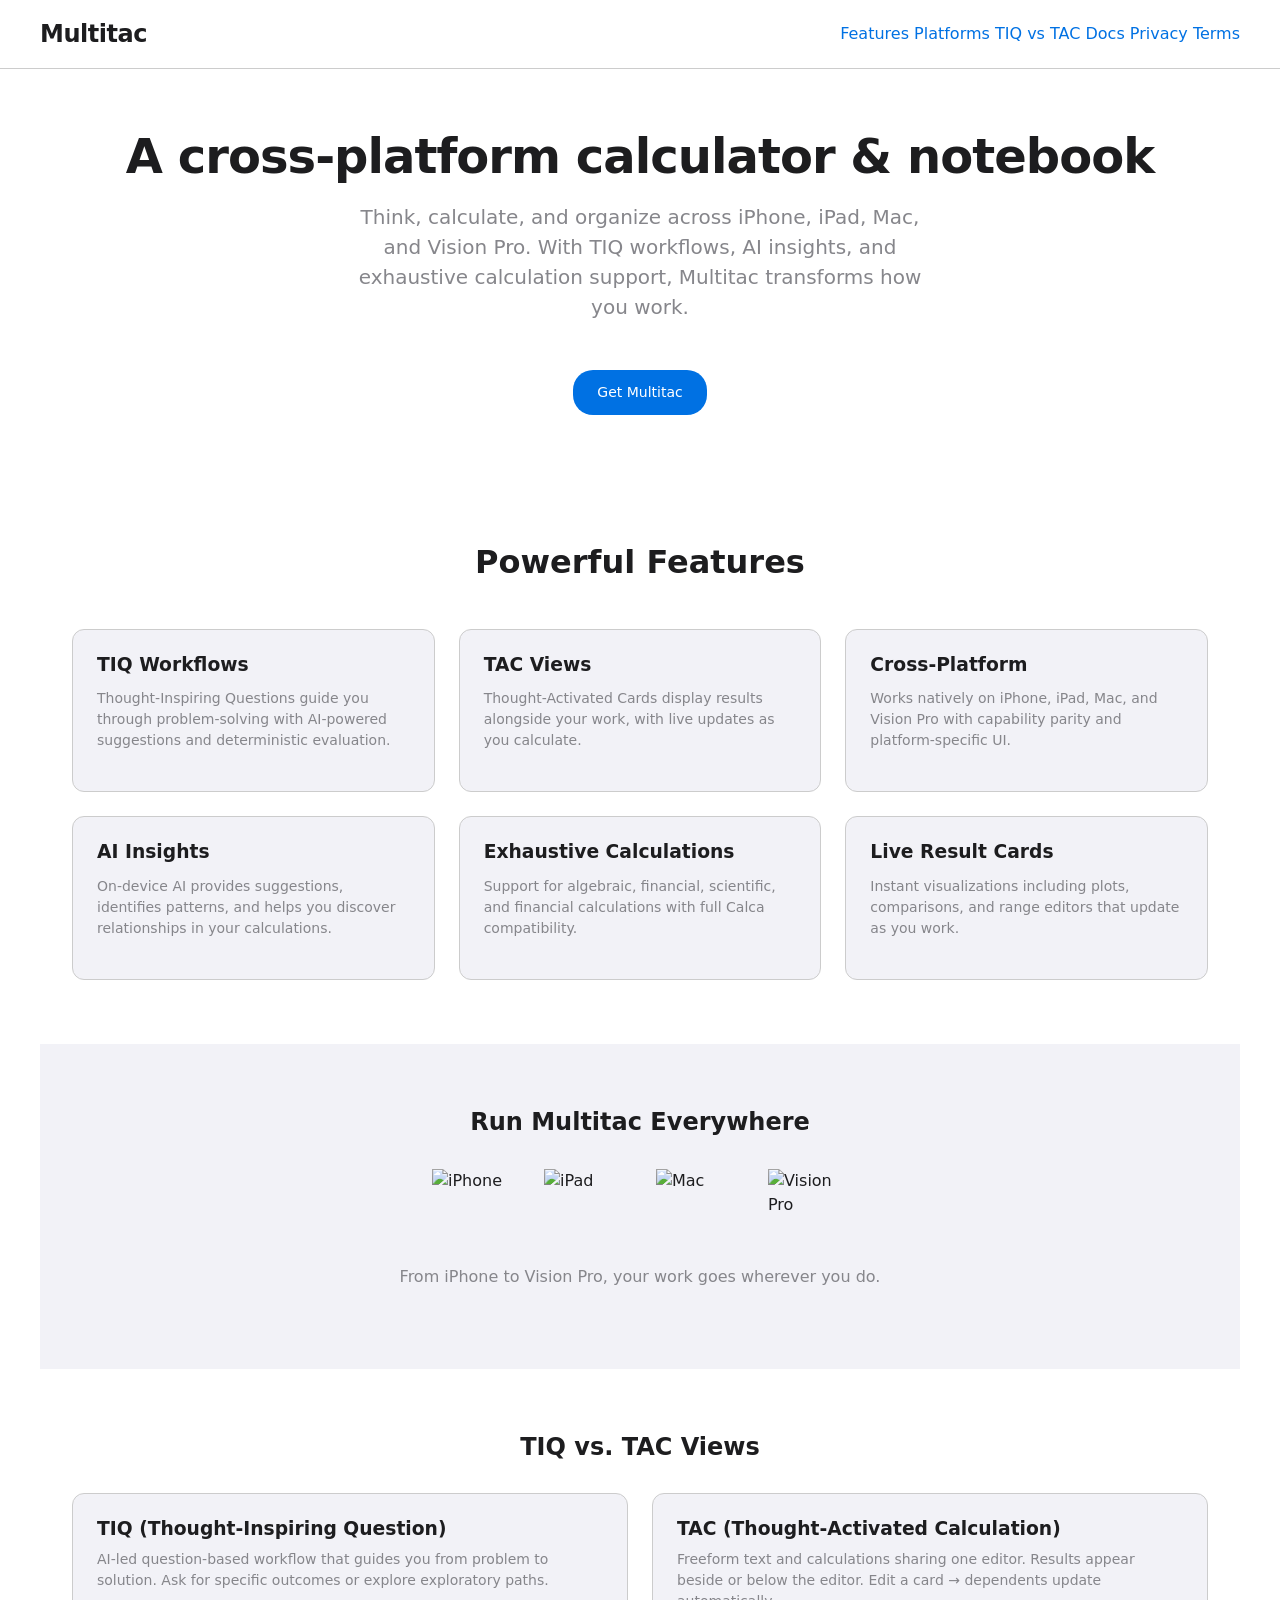
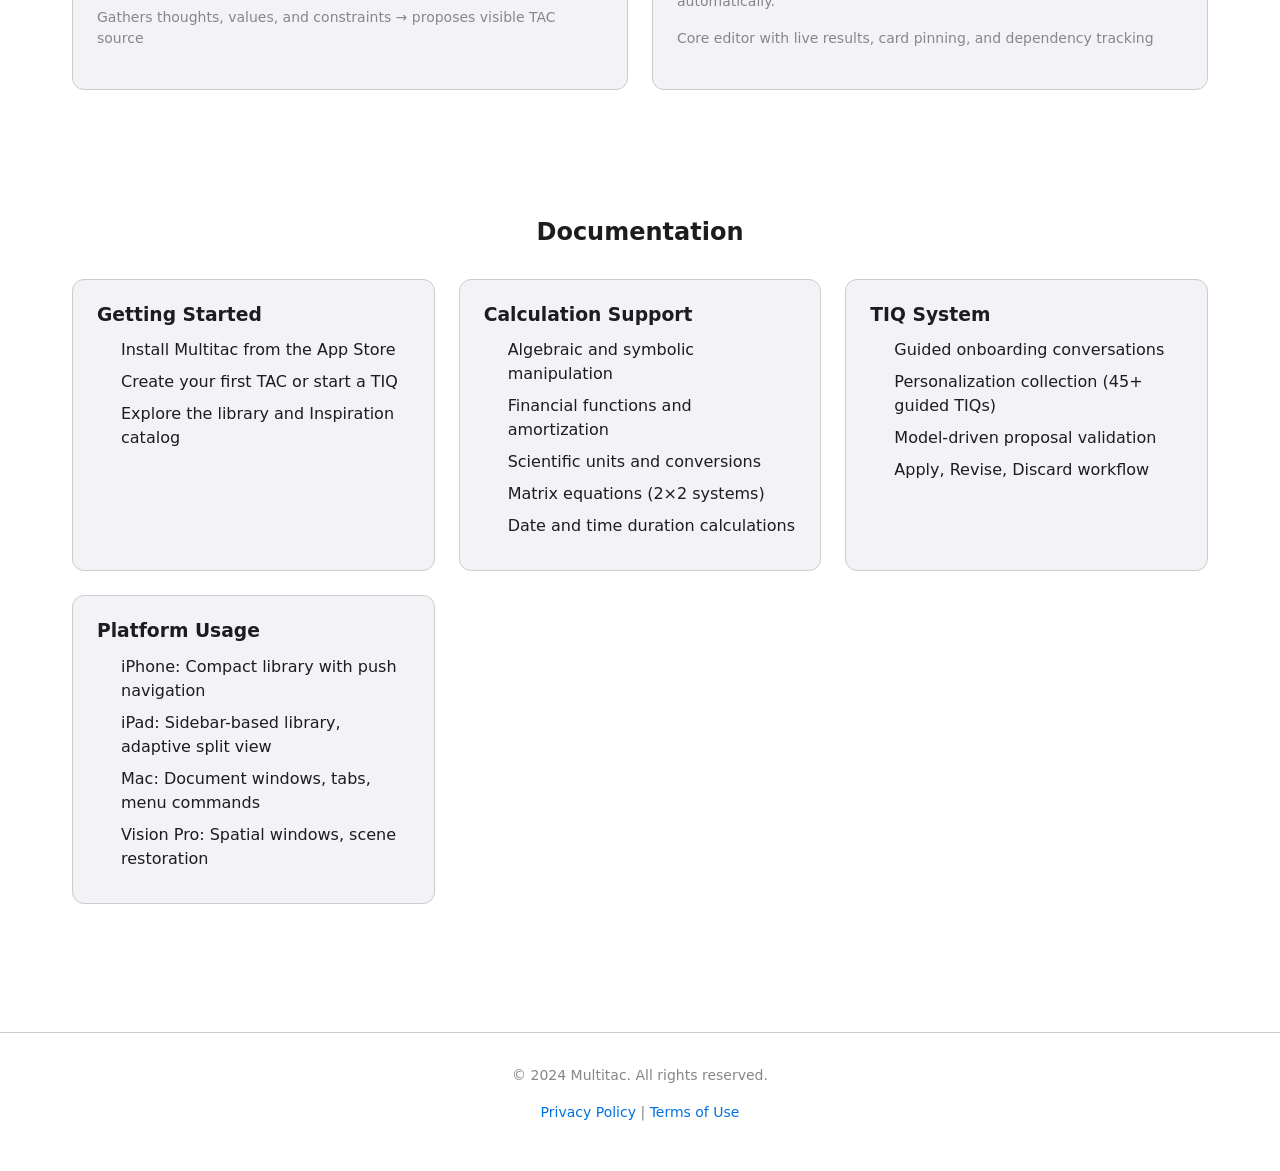
==== index.html @ 27302f9b "Initial: Multitac marketing website with features, platforms, TIQ vs TAC, docs, privacy policy, and " ====
<!doctype html>
<html lang="en">
<head>
  <meta charset="UTF-8">
  <meta name="viewport" content="width=device-width, initial-scale=1.0">
  <title>Multitac - The Universal Calculator/Notebook for Apple Platforms</title>
  <meta name="description" content="Multitac - A cross-platform calculator/notebook app for iPhone, iPad, Mac, and Vision Pro with AI insights, TIQ vs. TAC Views, and exhaustive calculation support">
  <meta name="viewport" content="width=device-width, initial-scale=1.0">
  
  <link rel="stylesheet" href="css/styles.css">
  
  <link rel="icon" href="/assets/favicon.svg" type="image/svg+xml">
  <link rel="apple-touch-icon" href="/assets/apple-touch-icon.png">
  
  <meta property="og:title" content="Multitac - Cross-Platform AI-Powered Calculator/Notebook">
  <meta property="og:description" content="Think, calculate, and organize across iPhone, iPad, Mac, and Vision Pro with TIQ workflows, TAC views, and AI insights">
  <meta property="og:type" content="website">
  <meta property="og:url" content="https://deanlyoung.github.io/multitac.app">
  <meta property="og:image" content="/assets/multitac-og.png">
  
  <meta name="twitter:card" content="summary_large_image">
  <meta name="twitter:title" content="Multitac - Cross-Platform AI-Powered Calculator/Notebook">
  <meta name="twitter:description" content="Think, calculate, and organize across iPhone, iPad, Mac, and Vision Pro with TIQ workflows, TAC views, and AI insights">
  <meta name="twitter:image" content="/assets/multitac-twitter.png">
  
  <style>
    :root {
      --bg: #FFFFFF;
      --fg: #1D1D1F;
      --muted: #86868B;
      --accent: #0071E3;
      --accent-hover: #0051BD;
      --card: #F2F2F7;
      --border: #CCCCCC;
    }
    
    * {
      box-sizing: border-box;
      margin: 0;
      padding: 0;
    }
    
    body {
      font-family: -apple-system, BlinkMacSystemFont, 'SF Pro Display', 'Segoe UI', system-ui, sans-serif;
      background: var(--bg);
      color: var(--fg);
      line-height: 1.5;
    }
    
    a {
      color: var(--accent);
      text-decoration: none;
    }
    
    a:hover {
      color: var(--accent-hover);
    }
    
    header {
      position: fixed;
      top: 0;
      left: 0;
      right: 0;
      padding: 1rem 2rem;
      background: var(--bg);
      border-bottom: 1px solid var(--border);
      z-index: 100;
    }
    
    .header-container {
      max-width: 1200px;
      margin: 0 auto;
      display: flex;
      align-items: center;
      justify-content: space-between;
    }
    
    .logo {
      font-size: 1.5rem;
      font-weight: 600;
      letter-spacing: -0.02em;
    }
    
    .nav-links a {
      margin-left: 2rem;
      font-size: 0.875rem;
    }
    
    .hero {
      padding: 8rem 2rem 4rem;
      max-width: 1200px;
      margin: 0 auto;
      text-align: center;
    }
    
    .hero h1 {
      font-size: 3rem;
      font-weight: 600;
      line-height: 1.2;
      margin-bottom: 1rem;
      letter-spacing: -0.02em;
    }
    
    .hero p {
      font-size: 1.25rem;
      color: var(--muted);
      max-width: 600px;
      margin: 0 auto 2rem;
    }
    
    .hero .cta-button {
      display: inline-block;
      padding: 0.75rem 1.5rem;
      background: var(--accent);
      color: white;
      border-radius: 20px;
      font-weight: 500;
      margin-top: 1rem;
      transition: background 0.2s;
    }
    
    .hero .cta-button:hover {
      background: var(--accent-hover);
    }
    
    .features {
      padding: 4rem 2rem;
      max-width: 1200px;
      margin: 0 auto;
    }
    
    .features h2 {
      text-align: center;
      margin-bottom: 3rem;
      font-size: 2rem;
    }
    
    .features-grid {
      display: grid;
      grid-template-columns: repeat(auto-fit, minmax(280px, 1fr));
      gap: 1.5rem;
    }
    
    .feature-card {
      background: var(--card);
      padding: 1.5rem;
      border-radius: 12px;
      border: 1px solid var(--border);
      transition: transform 0.2s, box-shadow 0.2s;
    }
    
    .feature-card:hover {
      transform: translateY(-4px);
      box-shadow: 0 8px 24px rgba(0, 0, 0, 0.08);
    }
    
    .feature-card h3 {
      margin-bottom: 0.75rem;
      color: var(--fg);
    }
    
    .feature-card p {
      color: var(--muted);
      font-size: 0.875rem;
    }
    
    .platforms {
      padding: 4rem 2rem;
      background: var(--card);
      max-width: 1200px;
      margin: 0 auto;
    }
    
    .platforms h2 {
      text-align: center;
      margin-bottom: 2rem;
    }
    
    .platform-logos {
      display: flex;
      justify-content: center;
      gap: 2rem;
      flex-wrap: wrap;
    }
    
    .platform-logos img {
      width: 80px;
      height: 80px;
      object-fit: contain;
    }
    
    .tiq-tac {
      padding: 4rem 2rem;
      max-width: 1200px;
      margin: 0 auto;
    }
    
    .tiq-tac h2 {
      text-align: center;
      margin-bottom: 2rem;
    }
    
    .tiq-tac .comparison {
      display: grid;
      grid-template-columns: repeat(auto-fit, minmax(300px, 1fr));
      gap: 1.5rem;
      margin-top: 2rem;
    }
    
    .tiq-card, .tac-card {
      background: var(--card);
      padding: 1.5rem;
      border-radius: 12px;
      border: 1px solid var(--border);
    }
    
    .tiq-card h3, .tac-card h3 {
      margin-bottom: 0.5rem;
    }
    
    .tiq-card p, .tac-card p {
      color: var(--muted);
      font-size: 0.875rem;
    }
    
    .docs {
      padding: 4rem 2rem;
      max-width: 1200px;
      margin: 0 auto;
    }
    
    .docs h2 {
      text-align: center;
      margin-bottom: 2rem;
    }
    
    .docs-grid {
      display: grid;
      grid-template-columns: repeat(auto-fit, minmax(300px, 1fr));
      gap: 1.5rem;
    }
    
    .doc-card {
      background: var(--card);
      padding: 1.5rem;
      border-radius: 12px;
      border: 1px solid var(--border);
    }
    
    .doc-card h3 {
      margin-bottom: 0.75rem;
    }
    
    .doc-card ul {
      padding-left: 1.5rem;
    }
    
    .doc-card li {
      margin-bottom: 0.5rem;
    }
    
    footer {
      padding: 2rem;
      text-align: center;
      color: var(--muted);
      font-size: 0.875rem;
      border-top: 1px solid var(--border);
      margin-top: 4rem;
    }
    
    @media (max-width: 480px) {
      .hero h1 { font-size: 2rem; }
    }
  </style>
</head>
<body>
  <header>
    <div class="header-container">
      <div class="logo">Multitac</div>
      <nav>
        <a href="#features">Features</a>
        <a href="#platforms">Platforms</a>
        <a href="#tiq-tac">TIQ vs TAC</a>
        <a href="#docs">Docs</a>
        <a href="https://deanlyoung.github.io/multitac.app/privacy.html" target="_blank">Privacy</a>
        <a href="https://deanlyoung.github.io/multitac.app/terms.html" target="_blank">Terms</a>
      </nav>
    </div>
  </header>
  
  <section class="hero">
    <h1>A cross-platform calculator & notebook</h1>
    <p>Think, calculate, and organize across iPhone, iPad, Mac, and Vision Pro. With TIQ workflows, AI insights, and exhaustive calculation support, Multitac transforms how you work.</p>
    <a href="https://apps.apple.com/us/app/multitac" class="cta-button">Get Multitac</a>
  </section>
  
  <section class="features" id="features">
    <h2>Powerful Features</h2>
    <div class="features-grid">
      <div class="feature-card">
        <h3>TIQ Workflows</h3>
        <p>Thought-Inspiring Questions guide you through problem-solving with AI-powered suggestions and deterministic evaluation.</p>
      </div>
      <div class="feature-card">
        <h3>TAC Views</h3>
        <p>Thought-Activated Cards display results alongside your work, with live updates as you calculate.</p>
      </div>
      <div class="feature-card">
        <h3>Cross-Platform</h3>
        <p>Works natively on iPhone, iPad, Mac, and Vision Pro with capability parity and platform-specific UI.</p>
      </div>
      <div class="feature-card">
        <h3>AI Insights</h3>
        <p>On-device AI provides suggestions, identifies patterns, and helps you discover relationships in your calculations.</p>
      </div>
      <div class="feature-card">
        <h3>Exhaustive Calculations</h3>
        <p>Support for algebraic, financial, scientific, and financial calculations with full Calca compatibility.</p>
      </div>
      <div class="feature-card">
        <h3>Live Result Cards</h3>
        <p>Instant visualizations including plots, comparisons, and range editors that update as you work.</p>
      </div>
    </div>
  </section>
  
  <section class="platforms" id="platforms">
    <h2>Run Multitac Everywhere</h2>
    <div class="platform-logos">
      <img src="assets/ios-icon.svg" alt="iPhone">
      <img src="assets/ipad-icon.svg" alt="iPad">
      <img src="assets/mac-icon.svg" alt="Mac">
      <img src="assets/visionpro-icon.svg" alt="Vision Pro">
    </div>
    <p style="text-align: center; color: var(--muted); margin-top: 1rem;">From iPhone to Vision Pro, your work goes wherever you do.</p>
  </section>
  
  <section class="tiq-tac" id="tiq-tac">
    <h2>TIQ vs. TAC Views</h2>
    <div class="comparison">
      <div class="tiq-card">
        <h3>TIQ (Thought-Inspiring Question)</h3>
        <p>AI-led question-based workflow that guides you from problem to solution. Ask for specific outcomes or explore exploratory paths.</p>
        <p>Gathers thoughts, values, and constraints → proposes visible TAC source</p>
      </div>
      <div class="tac-card">
        <h3>TAC (Thought-Activated Calculation)</h3>
        <p>Freeform text and calculations sharing one editor. Results appear beside or below the editor. Edit a card → dependents update automatically.</p>
        <p>Core editor with live results, card pinning, and dependency tracking</p>
      </div>
    </div>
  </section>
  
  <section class="docs" id="docs">
    <h2>Documentation</h2>
    <div class="docs-grid">
      <div class="doc-card">
        <h3>Getting Started</h3>
        <ul>
          <li>Install Multitac from the App Store</li>
          <li>Create your first TAC or start a TIQ</li>
          <li>Explore the library and Inspiration catalog</li>
        </ul>
      </div>
      <div class="doc-card">
        <h3>Calculation Support</h3>
        <ul>
          <li>Algebraic and symbolic manipulation</li>
          <li>Financial functions and amortization</li>
          <li>Scientific units and conversions</li>
          <li>Matrix equations (2×2 systems)</li>
          <li>Date and time duration calculations</li>
        </ul>
      </div>
      <div class="doc-card">
        <h3>TIQ System</h3>
        <ul>
          <li>Guided onboarding conversations</li>
          <li>Personalization collection (45+ guided TIQs)</li>
          <li>Model-driven proposal validation</li>
          <li>Apply, Revise, Discard workflow</li>
        </ul>
      </div>
      <div class="doc-card">
        <h3>Platform Usage</h3>
        <ul>
          <li>iPhone: Compact library with push navigation</li>
          <li>iPad: Sidebar-based library, adaptive split view</li>
          <li>Mac: Document windows, tabs, menu commands</li>
          <li>Vision Pro: Spatial windows, scene restoration</li>
        </ul>
      </div>
    </div>
  </section>
  
  <footer>
    <p>&copy; 2024 Multitac. All rights reserved.</p>
    <p><a href="https://deanlyoung.github.io/multitac.app/privacy.html">Privacy Policy</a> | <a href="https://deanlyoung.github.io/multitac.app/terms.html">Terms of Use</a></p>
  </footer>
  
  <script>
    document.addEventListener('DOMContentLoaded', function() {
      const navLinks = document.querySelectorAll('.nav-links a');
      navLinks.forEach(link => {
        link.addEventListener('click', function() {
          const nav = document.querySelector('nav');
          if (nav) {
            nav.style.display = 'none';
          }
        });
      });
    });
  </script>
</body>
</html>
---- css/styles.css ----
/*!
 * Multitac Website Styles
 * ---------------------------------------
 * A clean, modern marketing website for Multitac
 * following Apple Human Interface Guidelines
 */

/* Reset & Base */
*, *::before, *::after {
  box-sizing: border-box;
  margin: 0;
  padding: 0;
}

html {
  scroll-behavior: smooth;
}

body {
  font-family: -apple-system, BlinkMacSystemFont, 'SF Pro Display', 'Segoe UI', system-ui, sans-serif;
  background: #FFFFFF;
  color: #1D1D1F;
  line-height: 1.5;
  -webkit-font-smoothing: antialiased;
  -moz-osx-font-smoothing: grayscale;
}

/* Remove default list styles */
ul {
  list-style: none;
}

/* Links */
a {
  color: #0071E3;
  text-decoration: none;
}

a:hover {
  color: #0051BD;
}

/* Focus states */
a:focus, button:focus {
  outline: 2px solid #0071E3;
  outline-offset: 2px;
}

/* Typography */
h1, h2, h3, h4, h5, h6 {
  line-height: 1.2;
  margin-bottom: 0.5rem;
}

p {
  margin-bottom: 1rem;
}

::selection {
  background: #0071E3;
  color: #FFFFFF;
}

/* Header */
.site-header {
  position: fixed;
  top: 0;
  left: 0;
  right: 0;
  padding: 1rem 2rem;
  background: #FFFFFF;
  border-bottom: 1px solid #CCCCCC;
  z-index: 100;
}

.header-container {
  max-width: 1200px;
  margin: 0 auto;
  display: flex;
  align-items: center;
  justify-content: space-between;
}

.logo {
  font-size: 1.5rem;
  font-weight: 600;
  letter-spacing: -0.02em;
}

.nav-links a {
  margin-left: 2rem;
  font-size: 0.875rem;
  font-weight: 500;
}

/* Hero Section */
.hero-section {
  padding: 8rem 2rem 4rem;
  max-width: 1200px;
  margin: 0 auto;
  text-align: center;
}

.hero-section h1 {
  font-size: 3rem;
  font-weight: 600;
  line-height: 1.2;
  margin-bottom: 1rem;
  letter-spacing: -0.02em;
}

.hero-section p {
  font-size: 1.25rem;
  color: #86868B;
  max-width: 600px;
  margin: 0 auto 2rem;
}

.cta-button {
  display: inline-block;
  padding: 0.75rem 1.5rem;
  background: #0071E3;
  color: #FFFFFF;
  border-radius: 20px;
  font-weight: 500;
  margin-top: 1rem;
  transition: background 0.2s ease;
  font-size: 0.875rem;
}

.cta-button:hover {
  background: #0051BD;
}

/* Features Section */
.features-section {
  padding: 4rem 2rem;
  max-width: 1200px;
  margin: 0 auto;
}

.features-section h2 {
  text-align: center;
  margin-bottom: 3rem;
  font-size: 2rem;
}

.features-grid {
  display: grid;
  grid-template-columns: repeat(auto-fit, minmax(280px, 1fr));
  gap: 1.5rem;
}

.feature-card {
  background: #F2F2F7;
  padding: 1.5rem;
  border-radius: 12px;
  border: 1px solid #CCCCCC;
  transition: transform 0.2s, box-shadow 0.2s;
}

.feature-card:hover {
  transform: translateY(-4px);
  box-shadow: 0 8px 24px rgba(0, 0, 0, 0.08);
}

.feature-card h3 {
  margin-bottom: 0.75rem;
  color: #1D1D1F;
}

.feature-card p {
  color: #86868B;
  font-size: 0.875rem;
}

/* Platforms Section */
.platforms-section {
  padding: 4rem 2rem;
  background: #F2F2F7;
  max-width: 1200px;
  margin: 0 auto;
}

.platforms-section h2 {
  text-align: center;
  margin-bottom: 2rem;
}

.platform-logos {
  display: flex;
  justify-content: center;
  gap: 2rem;
  flex-wrap: wrap;
}

.platform-logos img {
  width: 80px;
  height: 80px;
  object-fit: contain;
}

/* TIQ vs TAC Section */
.tiq-tac-section {
  padding: 4rem 2rem;
  max-width: 1200px;
  margin: 0 auto;
}

.tiq-tac-section h2 {
  text-align: center;
  margin-bottom: 2rem;
}

.tiq-tac-section .comparison {
  display: grid;
  grid-template-columns: repeat(auto-fit, minmax(300px, 1fr));
  gap: 1.5rem;
  margin-top: 2rem;
}

.tiq-card, .tac-card {
  background: #F2F2F7;
  padding: 1.5rem;
  border-radius: 12px;
  border: 1px solid #CCCCCC;
}

.tiq-card h3, .tac-card h3 {
  margin-bottom: 0.5rem;
}

.tiq-card p, .tac-card p {
  color: #86868B;
  font-size: 0.875rem;
}

/* Documentation Section */
.docs-section {
  padding: 4rem 2rem;
  max-width: 1200px;
  margin: 0 auto;
}

.docs-section h2 {
  text-align: center;
  margin-bottom: 2rem;
}

.docs-grid {
  display: grid;
  grid-template-columns: repeat(auto-fit, minmax(300px, 1fr));
  gap: 1.5rem;
}

.doc-card {
  background: #F2F2F7;
  padding: 1.5rem;
  border-radius: 12px;
  border: 1px solid #CCCCCC;
}

.doc-card h3 {
  margin-bottom: 0.75rem;
}

.doc-card ul {
  padding-left: 1.5rem;
}

.doc-card li {
  margin-bottom: 0.5rem;
}

/* Footer */
.site-footer {
  padding: 2rem;
  text-align: center;
  color: #86868B;
  font-size: 0.875rem;
  border-top: 1px solid #CCCCCC;
  margin-top: 4rem;
}

/* Responsive */
@media (max-width: 480px) {
  .hero-section h1 { font-size: 2rem; }
}
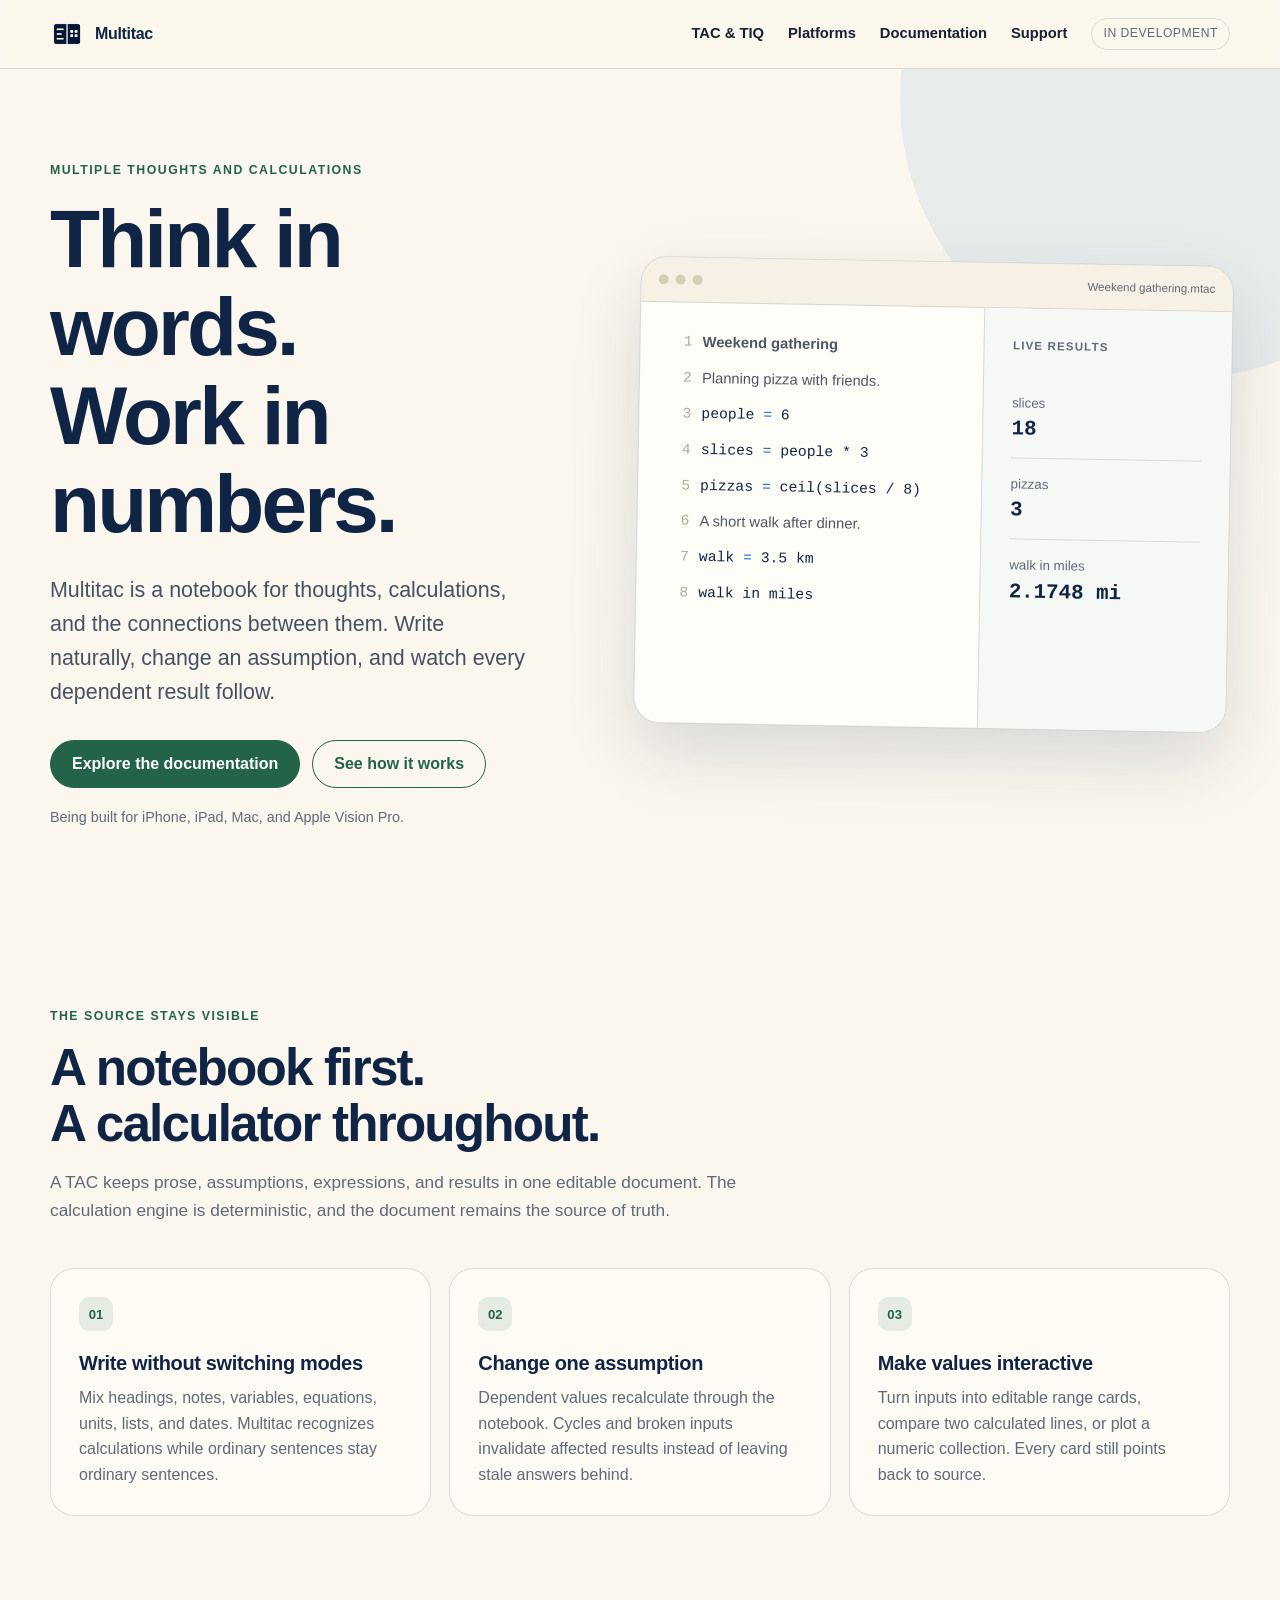
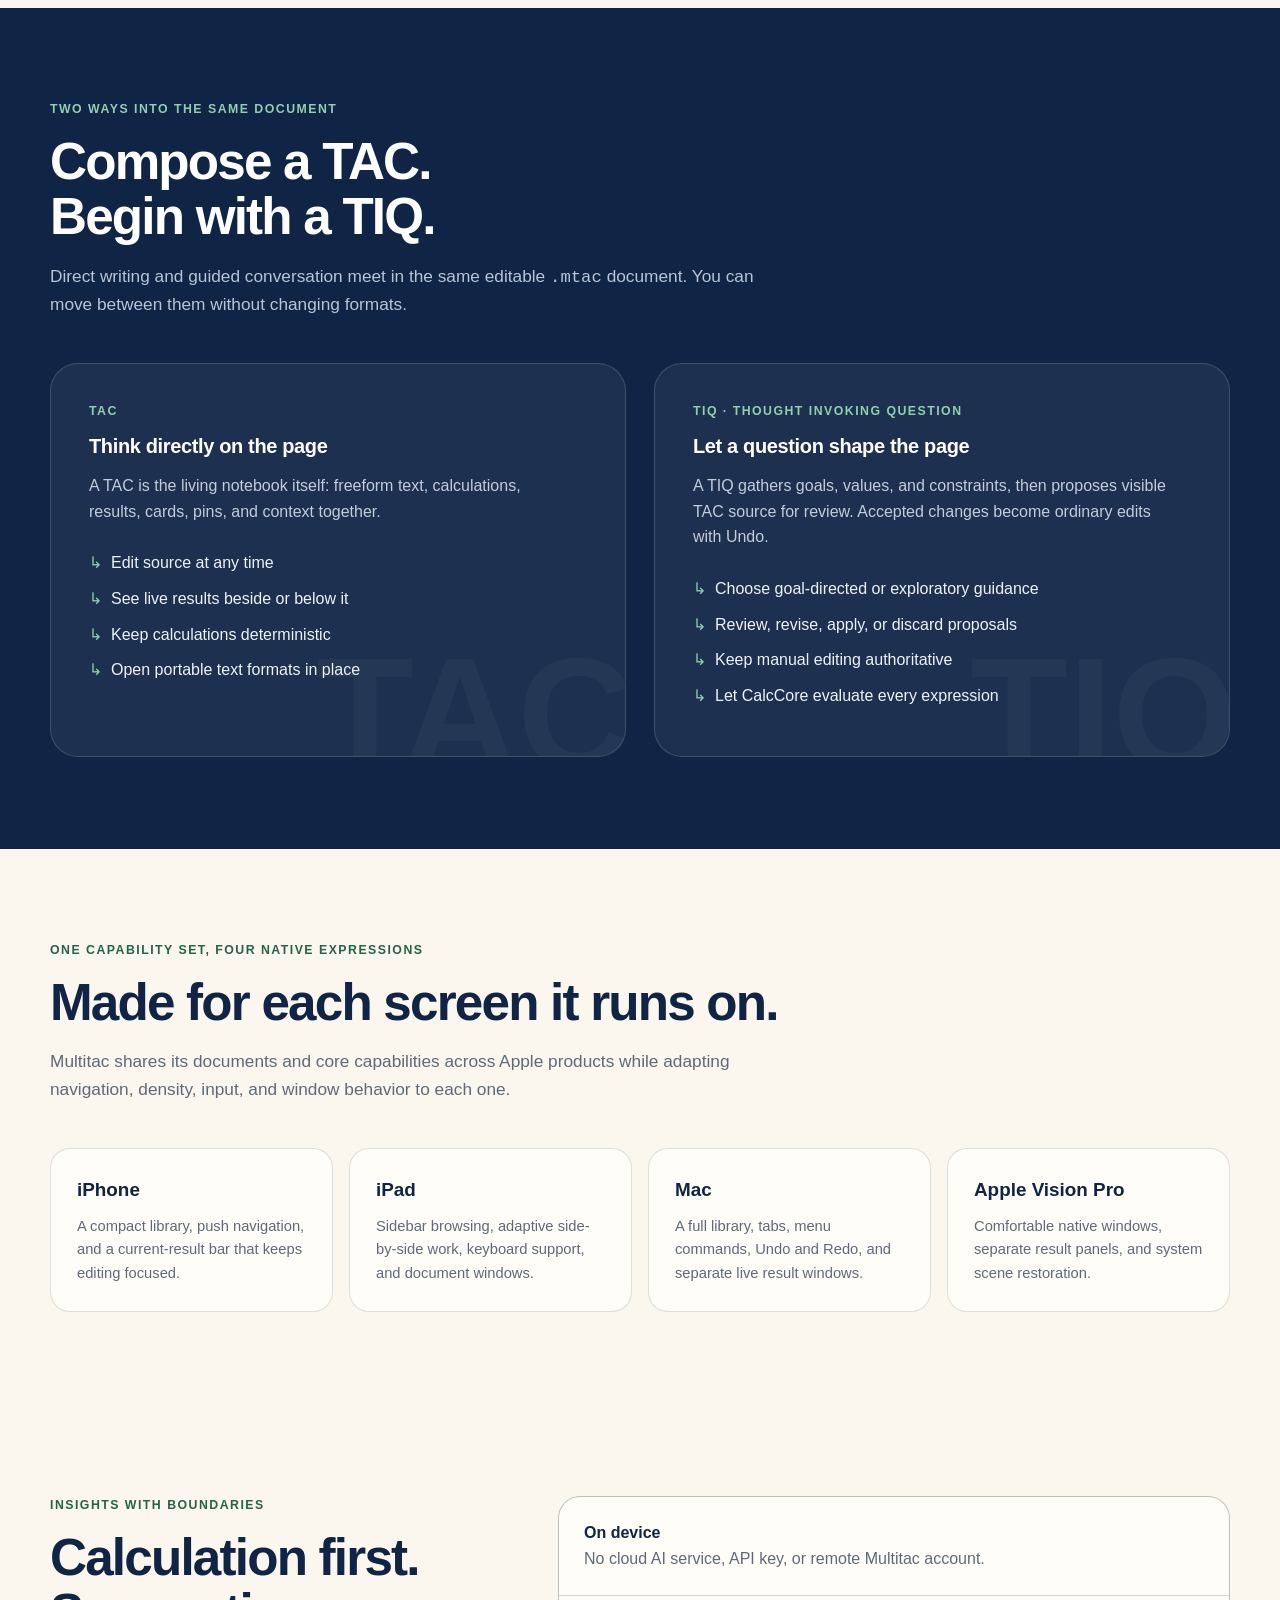
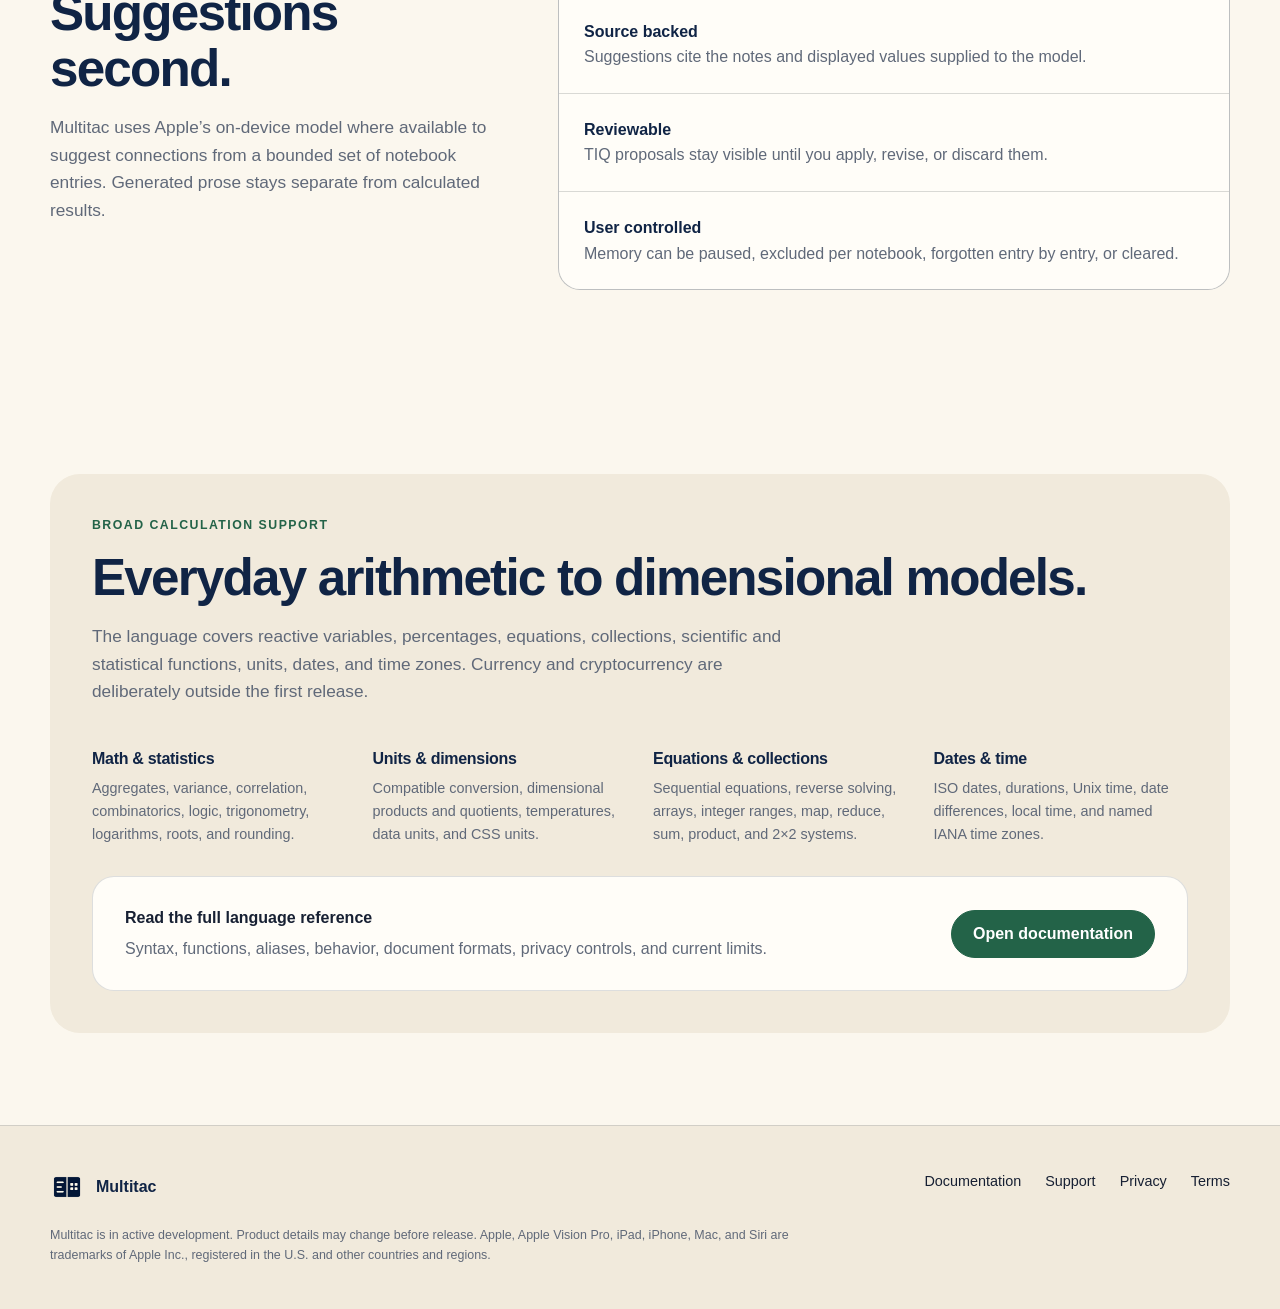
==== commit 13a71c53: "Redesign marketing site and add product documentation" ====
--- a/index.html
+++ b/index.html
@@ -1,415 +1,39 @@
 <!doctype html>
-<html lang="en">
-<head>
-  <meta charset="UTF-8">
-  <meta name="viewport" content="width=device-width, initial-scale=1.0">
-  <title>Multitac - The Universal Calculator/Notebook for Apple Platforms</title>
-  <meta name="description" content="Multitac - A cross-platform calculator/notebook app for iPhone, iPad, Mac, and Vision Pro with AI insights, TIQ vs. TAC Views, and exhaustive calculation support">
-  <meta name="viewport" content="width=device-width, initial-scale=1.0">
-  
-  <link rel="stylesheet" href="css/styles.css">
-  
-  <link rel="icon" href="/assets/favicon.svg" type="image/svg+xml">
-  <link rel="apple-touch-icon" href="/assets/apple-touch-icon.png">
-  
-  <meta property="og:title" content="Multitac - Cross-Platform AI-Powered Calculator/Notebook">
-  <meta property="og:description" content="Think, calculate, and organize across iPhone, iPad, Mac, and Vision Pro with TIQ workflows, TAC views, and AI insights">
-  <meta property="og:type" content="website">
-  <meta property="og:url" content="https://deanlyoung.github.io/multitac.app">
-  <meta property="og:image" content="/assets/multitac-og.png">
-  
-  <meta name="twitter:card" content="summary_large_image">
-  <meta name="twitter:title" content="Multitac - Cross-Platform AI-Powered Calculator/Notebook">
-  <meta name="twitter:description" content="Think, calculate, and organize across iPhone, iPad, Mac, and Vision Pro with TIQ workflows, TAC views, and AI insights">
-  <meta name="twitter:image" content="/assets/multitac-twitter.png">
-  
-  <style>
-    :root {
-      --bg: #FFFFFF;
-      --fg: #1D1D1F;
-      --muted: #86868B;
-      --accent: #0071E3;
-      --accent-hover: #0051BD;
-      --card: #F2F2F7;
-      --border: #CCCCCC;
-    }
-    
-    * {
-      box-sizing: border-box;
-      margin: 0;
-      padding: 0;
-    }
-    
-    body {
-      font-family: -apple-system, BlinkMacSystemFont, 'SF Pro Display', 'Segoe UI', system-ui, sans-serif;
-      background: var(--bg);
-      color: var(--fg);
-      line-height: 1.5;
-    }
-    
-    a {
-      color: var(--accent);
-      text-decoration: none;
-    }
-    
-    a:hover {
-      color: var(--accent-hover);
-    }
-    
-    header {
-      position: fixed;
-      top: 0;
-      left: 0;
-      right: 0;
-      padding: 1rem 2rem;
-      background: var(--bg);
-      border-bottom: 1px solid var(--border);
-      z-index: 100;
-    }
-    
-    .header-container {
-      max-width: 1200px;
-      margin: 0 auto;
-      display: flex;
-      align-items: center;
-      justify-content: space-between;
-    }
-    
-    .logo {
-      font-size: 1.5rem;
-      font-weight: 600;
-      letter-spacing: -0.02em;
-    }
-    
-    .nav-links a {
-      margin-left: 2rem;
-      font-size: 0.875rem;
-    }
-    
-    .hero {
-      padding: 8rem 2rem 4rem;
-      max-width: 1200px;
-      margin: 0 auto;
-      text-align: center;
-    }
-    
-    .hero h1 {
-      font-size: 3rem;
-      font-weight: 600;
-      line-height: 1.2;
-      margin-bottom: 1rem;
-      letter-spacing: -0.02em;
-    }
-    
-    .hero p {
-      font-size: 1.25rem;
-      color: var(--muted);
-      max-width: 600px;
-      margin: 0 auto 2rem;
-    }
-    
-    .hero .cta-button {
-      display: inline-block;
-      padding: 0.75rem 1.5rem;
-      background: var(--accent);
-      color: white;
-      border-radius: 20px;
-      font-weight: 500;
-      margin-top: 1rem;
-      transition: background 0.2s;
-    }
-    
-    .hero .cta-button:hover {
-      background: var(--accent-hover);
-    }
-    
-    .features {
-      padding: 4rem 2rem;
-      max-width: 1200px;
-      margin: 0 auto;
-    }
-    
-    .features h2 {
-      text-align: center;
-      margin-bottom: 3rem;
-      font-size: 2rem;
-    }
-    
-    .features-grid {
-      display: grid;
-      grid-template-columns: repeat(auto-fit, minmax(280px, 1fr));
-      gap: 1.5rem;
-    }
-    
-    .feature-card {
-      background: var(--card);
-      padding: 1.5rem;
-      border-radius: 12px;
-      border: 1px solid var(--border);
-      transition: transform 0.2s, box-shadow 0.2s;
-    }
-    
-    .feature-card:hover {
-      transform: translateY(-4px);
-      box-shadow: 0 8px 24px rgba(0, 0, 0, 0.08);
-    }
-    
-    .feature-card h3 {
-      margin-bottom: 0.75rem;
-      color: var(--fg);
-    }
-    
-    .feature-card p {
-      color: var(--muted);
-      font-size: 0.875rem;
-    }
-    
-    .platforms {
-      padding: 4rem 2rem;
-      background: var(--card);
-      max-width: 1200px;
-      margin: 0 auto;
-    }
-    
-    .platforms h2 {
-      text-align: center;
-      margin-bottom: 2rem;
-    }
-    
-    .platform-logos {
-      display: flex;
-      justify-content: center;
-      gap: 2rem;
-      flex-wrap: wrap;
-    }
-    
-    .platform-logos img {
-      width: 80px;
-      height: 80px;
-      object-fit: contain;
-    }
-    
-    .tiq-tac {
-      padding: 4rem 2rem;
-      max-width: 1200px;
-      margin: 0 auto;
-    }
-    
-    .tiq-tac h2 {
-      text-align: center;
-      margin-bottom: 2rem;
-    }
-    
-    .tiq-tac .comparison {
-      display: grid;
-      grid-template-columns: repeat(auto-fit, minmax(300px, 1fr));
-      gap: 1.5rem;
-      margin-top: 2rem;
-    }
-    
-    .tiq-card, .tac-card {
-      background: var(--card);
-      padding: 1.5rem;
-      border-radius: 12px;
-      border: 1px solid var(--border);
-    }
-    
-    .tiq-card h3, .tac-card h3 {
-      margin-bottom: 0.5rem;
-    }
-    
-    .tiq-card p, .tac-card p {
-      color: var(--muted);
-      font-size: 0.875rem;
-    }
-    
-    .docs {
-      padding: 4rem 2rem;
-      max-width: 1200px;
-      margin: 0 auto;
-    }
-    
-    .docs h2 {
-      text-align: center;
-      margin-bottom: 2rem;
-    }
-    
-    .docs-grid {
-      display: grid;
-      grid-template-columns: repeat(auto-fit, minmax(300px, 1fr));
-      gap: 1.5rem;
-    }
-    
-    .doc-card {
-      background: var(--card);
-      padding: 1.5rem;
-      border-radius: 12px;
-      border: 1px solid var(--border);
-    }
-    
-    .doc-card h3 {
-      margin-bottom: 0.75rem;
-    }
-    
-    .doc-card ul {
-      padding-left: 1.5rem;
-    }
-    
-    .doc-card li {
-      margin-bottom: 0.5rem;
-    }
-    
-    footer {
-      padding: 2rem;
-      text-align: center;
-      color: var(--muted);
-      font-size: 0.875rem;
-      border-top: 1px solid var(--border);
-      margin-top: 4rem;
-    }
-    
-    @media (max-width: 480px) {
-      .hero h1 { font-size: 2rem; }
-    }
-  </style>
-</head>
-<body>
-  <header>
-    <div class="header-container">
-      <div class="logo">Multitac</div>
-      <nav>
-        <a href="#features">Features</a>
-        <a href="#platforms">Platforms</a>
-        <a href="#tiq-tac">TIQ vs TAC</a>
-        <a href="#docs">Docs</a>
-        <a href="https://deanlyoung.github.io/multitac.app/privacy.html" target="_blank">Privacy</a>
-        <a href="https://deanlyoung.github.io/multitac.app/terms.html" target="_blank">Terms</a>
-      </nav>
-    </div>
-  </header>
-  
-  <section class="hero">
-    <h1>A cross-platform calculator & notebook</h1>
-    <p>Think, calculate, and organize across iPhone, iPad, Mac, and Vision Pro. With TIQ workflows, AI insights, and exhaustive calculation support, Multitac transforms how you work.</p>
-    <a href="https://apps.apple.com/us/app/multitac" class="cta-button">Get Multitac</a>
-  </section>
-  
-  <section class="features" id="features">
-    <h2>Powerful Features</h2>
-    <div class="features-grid">
-      <div class="feature-card">
-        <h3>TIQ Workflows</h3>
-        <p>Thought-Inspiring Questions guide you through problem-solving with AI-powered suggestions and deterministic evaluation.</p>
-      </div>
-      <div class="feature-card">
-        <h3>TAC Views</h3>
-        <p>Thought-Activated Cards display results alongside your work, with live updates as you calculate.</p>
-      </div>
-      <div class="feature-card">
-        <h3>Cross-Platform</h3>
-        <p>Works natively on iPhone, iPad, Mac, and Vision Pro with capability parity and platform-specific UI.</p>
-      </div>
-      <div class="feature-card">
-        <h3>AI Insights</h3>
-        <p>On-device AI provides suggestions, identifies patterns, and helps you discover relationships in your calculations.</p>
-      </div>
-      <div class="feature-card">
-        <h3>Exhaustive Calculations</h3>
-        <p>Support for algebraic, financial, scientific, and financial calculations with full Calca compatibility.</p>
-      </div>
-      <div class="feature-card">
-        <h3>Live Result Cards</h3>
-        <p>Instant visualizations including plots, comparisons, and range editors that update as you work.</p>
-      </div>
-    </div>
-  </section>
-  
-  <section class="platforms" id="platforms">
-    <h2>Run Multitac Everywhere</h2>
-    <div class="platform-logos">
-      <img src="assets/ios-icon.svg" alt="iPhone">
-      <img src="assets/ipad-icon.svg" alt="iPad">
-      <img src="assets/mac-icon.svg" alt="Mac">
-      <img src="assets/visionpro-icon.svg" alt="Vision Pro">
-    </div>
-    <p style="text-align: center; color: var(--muted); margin-top: 1rem;">From iPhone to Vision Pro, your work goes wherever you do.</p>
-  </section>
-  
-  <section class="tiq-tac" id="tiq-tac">
-    <h2>TIQ vs. TAC Views</h2>
-    <div class="comparison">
-      <div class="tiq-card">
-        <h3>TIQ (Thought-Inspiring Question)</h3>
-        <p>AI-led question-based workflow that guides you from problem to solution. Ask for specific outcomes or explore exploratory paths.</p>
-        <p>Gathers thoughts, values, and constraints → proposes visible TAC source</p>
-      </div>
-      <div class="tac-card">
-        <h3>TAC (Thought-Activated Calculation)</h3>
-        <p>Freeform text and calculations sharing one editor. Results appear beside or below the editor. Edit a card → dependents update automatically.</p>
-        <p>Core editor with live results, card pinning, and dependency tracking</p>
-      </div>
-    </div>
-  </section>
-  
-  <section class="docs" id="docs">
-    <h2>Documentation</h2>
-    <div class="docs-grid">
-      <div class="doc-card">
-        <h3>Getting Started</h3>
-        <ul>
-          <li>Install Multitac from the App Store</li>
-          <li>Create your first TAC or start a TIQ</li>
-          <li>Explore the library and Inspiration catalog</li>
-        </ul>
-      </div>
-      <div class="doc-card">
-        <h3>Calculation Support</h3>
-        <ul>
-          <li>Algebraic and symbolic manipulation</li>
-          <li>Financial functions and amortization</li>
-          <li>Scientific units and conversions</li>
-          <li>Matrix equations (2×2 systems)</li>
-          <li>Date and time duration calculations</li>
-        </ul>
-      </div>
-      <div class="doc-card">
-        <h3>TIQ System</h3>
-        <ul>
-          <li>Guided onboarding conversations</li>
-          <li>Personalization collection (45+ guided TIQs)</li>
-          <li>Model-driven proposal validation</li>
-          <li>Apply, Revise, Discard workflow</li>
-        </ul>
-      </div>
-      <div class="doc-card">
-        <h3>Platform Usage</h3>
-        <ul>
-          <li>iPhone: Compact library with push navigation</li>
-          <li>iPad: Sidebar-based library, adaptive split view</li>
-          <li>Mac: Document windows, tabs, menu commands</li>
-          <li>Vision Pro: Spatial windows, scene restoration</li>
-        </ul>
-      </div>
-    </div>
-  </section>
-  
-  <footer>
-    <p>&copy; 2024 Multitac. All rights reserved.</p>
-    <p><a href="https://deanlyoung.github.io/multitac.app/privacy.html">Privacy Policy</a> | <a href="https://deanlyoung.github.io/multitac.app/terms.html">Terms of Use</a></p>
-  </footer>
-  
-  <script>
-    document.addEventListener('DOMContentLoaded', function() {
-      const navLinks = document.querySelectorAll('.nav-links a');
-      navLinks.forEach(link => {
-        link.addEventListener('click', function() {
-          const nav = document.querySelector('nav');
-          if (nav) {
-            nav.style.display = 'none';
-          }
-        });
-      });
-    });
-  </script>
-</body>
-</html>
+<html lang="en"><head>
+  <meta charset="utf-8"><meta name="viewport" content="width=device-width, initial-scale=1">
+  <title>Multitac — Thoughts, numbers, and the connections between them</title>
+  <meta name="description" content="Multitac is a native notebook for writing, live calculations, reviewable AI insights, and guided TIQs across iPhone, iPad, Mac, and Apple Vision Pro.">
+  <meta name="theme-color" content="#fbf7ee"><link rel="canonical" href="https://multitac.app/">
+  <link rel="icon" href="/assets/favicon.png" type="image/png"><link rel="apple-touch-icon" href="/assets/multitac-mark.png"><link rel="stylesheet" href="/css/styles.css">
+  <meta property="og:type" content="website"><meta property="og:title" content="Multitac — A notebook for thoughts and calculations"><meta property="og:description" content="Write the thought. Work the numbers. Keep the connection visible."><meta property="og:url" content="https://multitac.app/"><meta property="og:image" content="https://multitac.app/assets/multitac-mark.png">
+</head><body>
+  <a class="skip-link" href="#main">Skip to content</a>
+  <header class="site-header"><div class="wrap header-inner"><a class="brand" href="/" aria-label="Multitac home"><img src="/assets/favicon.png" alt=""><span>Multitac</span></a><nav class="site-nav" aria-label="Primary"><a href="#ways-to-work">TAC &amp; TIQ</a><a href="#platforms">Platforms</a><a href="/docs/">Documentation</a><a href="/support/">Support</a><span class="status-pill">In development</span></nav></div></header>
+  <main id="main">
+    <section class="hero"><div class="wrap hero-grid">
+      <div class="hero-copy"><p class="eyebrow">Multiple thoughts and calculations</p><h1>Think in words.<br>Work in numbers.</h1><p class="lede">Multitac is a notebook for thoughts, calculations, and the connections between them. Write naturally, change an assumption, and watch every dependent result follow.</p><div class="hero-actions"><a class="button" href="/docs/">Explore the documentation</a><a class="button secondary" href="#ways-to-work">See how it works</a></div><p class="availability">Being built for iPhone, iPad, Mac, and Apple Vision Pro.</p></div>
+      <div class="notebook-window" aria-label="Illustrative Multitac notebook showing editable source and live results"><div class="window-bar"><i class="window-dot"></i><i class="window-dot"></i><i class="window-dot"></i><span class="window-title">Weekend gathering.mtac</span></div><div class="notebook-body"><div class="source-pane">
+        <div class="code-line"><span class="line-no">1</span><span class="note-line"><strong>Weekend gathering</strong></span></div><div class="code-line"><span class="line-no">2</span><span class="note-line">Planning pizza with friends.</span></div><div class="code-line"><span class="line-no">3</span><span class="calc">people <span class="operator">=</span> 6</span></div><div class="code-line"><span class="line-no">4</span><span class="calc">slices <span class="operator">=</span> people * 3</span></div><div class="code-line"><span class="line-no">5</span><span class="calc">pizzas <span class="operator">=</span> ceil(slices / 8)</span></div><div class="code-line"><span class="line-no">6</span><span class="note-line">A short walk after dinner.</span></div><div class="code-line"><span class="line-no">7</span><span class="calc">walk <span class="operator">=</span> 3.5 km</span></div><div class="code-line"><span class="line-no">8</span><span class="calc">walk in miles</span></div>
+      </div><aside class="result-pane"><p class="result-label">Live results</p><div class="result-row"><small>slices</small><strong>18</strong></div><div class="result-row"><small>pizzas</small><strong>3</strong></div><div class="result-row"><small>walk in miles</small><strong>2.1748 mi</strong></div></aside></div></div>
+    </div></section>
+    <section class="section" aria-labelledby="source-heading"><div class="wrap"><p class="eyebrow">The source stays visible</p><h2 id="source-heading">A notebook first.<br>A calculator throughout.</h2><p class="section-intro">A TAC keeps prose, assumptions, expressions, and results in one editable document. The calculation engine is deterministic, and the document remains the source of truth.</p><div class="grid-3">
+      <article class="feature"><span class="feature-number">01</span><h3>Write without switching modes</h3><p>Mix headings, notes, variables, equations, units, lists, and dates. Multitac recognizes calculations while ordinary sentences stay ordinary sentences.</p></article>
+      <article class="feature"><span class="feature-number">02</span><h3>Change one assumption</h3><p>Dependent values recalculate through the notebook. Cycles and broken inputs invalidate affected results instead of leaving stale answers behind.</p></article>
+      <article class="feature"><span class="feature-number">03</span><h3>Make values interactive</h3><p>Turn inputs into editable range cards, compare two calculated lines, or plot a numeric collection. Every card still points back to source.</p></article>
+    </div></div></section>
+    <section class="section alt" id="ways-to-work" aria-labelledby="ways-heading"><div class="wrap"><p class="eyebrow">Two ways into the same document</p><h2 id="ways-heading">Compose a TAC.<br>Begin with a TIQ.</h2><p class="section-intro">Direct writing and guided conversation meet in the same editable <code>.mtac</code> document. You can move between them without changing formats.</p><div class="split">
+      <article class="mode-card" data-label="TAC"><p class="eyebrow">TAC</p><h3>Think directly on the page</h3><p>A TAC is the living notebook itself: freeform text, calculations, results, cards, pins, and context together.</p><ul><li>Edit source at any time</li><li>See live results beside or below it</li><li>Keep calculations deterministic</li><li>Open portable text formats in place</li></ul></article>
+      <article class="mode-card" data-label="TIQ"><p class="eyebrow">TIQ · Thought Invoking Question</p><h3>Let a question shape the page</h3><p>A TIQ gathers goals, values, and constraints, then proposes visible TAC source for review. Accepted changes become ordinary edits with Undo.</p><ul><li>Choose goal-directed or exploratory guidance</li><li>Review, revise, apply, or discard proposals</li><li>Keep manual editing authoritative</li><li>Let CalcCore evaluate every expression</li></ul></article>
+    </div></div></section>
+    <section class="section" id="platforms" aria-labelledby="platform-heading"><div class="wrap"><p class="eyebrow">One capability set, four native expressions</p><h2 id="platform-heading">Made for each screen it runs on.</h2><p class="section-intro">Multitac shares its documents and core capabilities across Apple products while adapting navigation, density, input, and window behavior to each one.</p><div class="platform-grid">
+      <article class="platform"><span class="platform-name">iPhone</span><p>A compact library, push navigation, and a current-result bar that keeps editing focused.</p></article><article class="platform"><span class="platform-name">iPad</span><p>Sidebar browsing, adaptive side-by-side work, keyboard support, and document windows.</p></article><article class="platform"><span class="platform-name">Mac</span><p>A full library, tabs, menu commands, Undo and Redo, and separate live result windows.</p></article><article class="platform"><span class="platform-name">Apple Vision Pro</span><p>Comfortable native windows, separate result panels, and system scene restoration.</p></article>
+    </div></div></section>
+    <section class="section" aria-labelledby="trust-heading"><div class="wrap trust-grid"><div><p class="eyebrow">Insights with boundaries</p><h2 id="trust-heading">Calculation first. Suggestions second.</h2><p class="section-intro">Multitac uses Apple’s on-device model where available to suggest connections from a bounded set of notebook entries. Generated prose stays separate from calculated results.</p></div><div class="trust-list">
+      <div class="trust-item"><strong>On device</strong><span>No cloud AI service, API key, or remote Multitac account.</span></div><div class="trust-item"><strong>Source backed</strong><span>Suggestions cite the notes and displayed values supplied to the model.</span></div><div class="trust-item"><strong>Reviewable</strong><span>TIQ proposals stay visible until you apply, revise, or discard them.</span></div><div class="trust-item"><strong>User controlled</strong><span>Memory can be paused, excluded per notebook, forgotten entry by entry, or cleared.</span></div>
+    </div></div></section>
+    <section class="section" aria-labelledby="calc-heading"><div class="wrap calc-band"><p class="eyebrow">Broad calculation support</p><h2 id="calc-heading">Everyday arithmetic to dimensional models.</h2><p class="section-intro">The language covers reactive variables, percentages, equations, collections, scientific and statistical functions, units, dates, and time zones. Currency and cryptocurrency are deliberately outside the first release.</p><div class="calc-columns">
+      <div><h3>Math &amp; statistics</h3><p>Aggregates, variance, correlation, combinatorics, logic, trigonometry, logarithms, roots, and rounding.</p></div><div><h3>Units &amp; dimensions</h3><p>Compatible conversion, dimensional products and quotients, temperatures, data units, and CSS units.</p></div><div><h3>Equations &amp; collections</h3><p>Sequential equations, reverse solving, arrays, integer ranges, map, reduce, sum, product, and 2×2 systems.</p></div><div><h3>Dates &amp; time</h3><p>ISO dates, durations, Unix time, date differences, local time, and named IANA time zones.</p></div>
+    </div><div class="docs-cta"><div><strong>Read the full language reference</strong><p>Syntax, functions, aliases, behavior, document formats, privacy controls, and current limits.</p></div><a class="button" href="/docs/">Open documentation</a></div></div></section>
+  </main>
+  <footer class="site-footer"><div class="wrap"><div class="footer-grid"><div class="footer-brand"><img src="/assets/favicon.png" alt=""><span>Multitac</span></div><nav class="footer-links" aria-label="Footer"><a href="/docs/">Documentation</a><a href="/support/">Support</a><a href="/privacy/">Privacy</a><a href="/terms/">Terms</a></nav></div><p class="fine-print">Multitac is in active development. Product details may change before release. Apple, Apple Vision Pro, iPad, iPhone, Mac, and Siri are trademarks of Apple Inc., registered in the U.S. and other countries and regions.</p></div></footer>
+</body></html>
--- a/css/styles.css
+++ b/css/styles.css
@@ -1,288 +1,147 @@
-/*!
- * Multitac Website Styles
- * ---------------------------------------
- * A clean, modern marketing website for Multitac
- * following Apple Human Interface Guidelines
- */
-
-/* Reset & Base */
-*, *::before, *::after {
-  box-sizing: border-box;
-  margin: 0;
-  padding: 0;
+:root {
+  --ink: #102445; --ink-2: #17345f; --paper: #fbf7ee; --paper-2: #f1eadc;
+  --white: #fffdf8; --green: #236348; --green-2: #164633; --blue: #1767ce;
+  --text: #172033; --muted: #606979; --line: rgba(16,36,69,.14);
+  --shadow: 0 28px 70px rgba(16,36,69,.14); --radius: 24px; --max: 1180px;
 }
-
-html {
-  scroll-behavior: smooth;
+* { box-sizing: border-box; }
+html { scroll-behavior: smooth; }
+body { margin: 0; color: var(--text); background: var(--paper); font-family: ui-sans-serif,-apple-system,BlinkMacSystemFont,"SF Pro Text","Helvetica Neue",sans-serif; line-height: 1.6; -webkit-font-smoothing: antialiased; }
+img { max-width: 100%; }
+a { color: var(--green); text-underline-offset: .18em; }
+a:hover { color: var(--green-2); }
+:focus-visible { outline: 3px solid #5a9be9; outline-offset: 3px; border-radius: 4px; }
+.skip-link { position: absolute; left: -999px; top: 8px; z-index: 1000; padding: .7rem 1rem; background: var(--ink); color: white; }
+.skip-link:focus { left: 8px; }
+.wrap { width: min(calc(100% - 40px),var(--max)); margin-inline: auto; }
+.site-header { position: sticky; top: 0; z-index: 20; border-bottom: 1px solid var(--line); background: rgba(251,247,238,.9); backdrop-filter: saturate(140%) blur(18px); }
+.header-inner { min-height: 68px; display: flex; align-items: center; justify-content: space-between; gap: 24px; }
+.brand { display: inline-flex; align-items: center; gap: 11px; color: var(--ink); font-weight: 760; text-decoration: none; letter-spacing: -.02em; }
+.brand img { width: 34px; height: 34px; }
+.site-nav { display: flex; align-items: center; flex-wrap: wrap; gap: 8px 24px; }
+.site-nav a { color: var(--text); font-size: .92rem; font-weight: 650; text-decoration: none; }
+.site-nav a:hover,.site-nav a[aria-current="page"] { color: var(--green); }
+.status-pill { padding: .34rem .7rem; border: 1px solid var(--line); border-radius: 999px; color: var(--muted)!important; font-size: .76rem!important; letter-spacing: .04em; text-transform: uppercase; }
+.hero { position: relative; overflow: hidden; padding: 92px 0 86px; }
+.hero::before { content: ""; position: absolute; width: 560px; height: 560px; border-radius: 50%; right: -180px; top: -250px; background: rgba(23,103,206,.08); }
+.hero-grid { position: relative; display: grid; grid-template-columns: .9fr 1.1fr; align-items: center; gap: clamp(48px,8vw,104px); }
+.eyebrow { margin: 0 0 14px; color: var(--green); font-size: .77rem; font-weight: 800; letter-spacing: .12em; text-transform: uppercase; }
+h1,h2,h3 { color: var(--ink); line-height: 1.08; letter-spacing: -.035em; }
+h1 { margin: 0; font-size: clamp(3rem,6.4vw,6.6rem); font-weight: 760; }
+h2 { margin: 0 0 18px; font-size: clamp(2.15rem,4vw,4.2rem); }
+h3 { margin: 0 0 10px; font-size: 1.25rem; letter-spacing: -.018em; }
+.lede { max-width: 640px; margin: 24px 0 30px; color: #465163; font-size: clamp(1.08rem,2vw,1.34rem); }
+.hero-actions { display: flex; flex-wrap: wrap; align-items: center; gap: 12px; }
+.button { display: inline-flex; align-items: center; justify-content: center; min-height: 48px; padding: 0 21px; border: 1px solid var(--green); border-radius: 999px; background: var(--green); color: white; font-weight: 750; text-decoration: none; }
+.button:hover { background: var(--green-2); color: white; }
+.button.secondary { background: transparent; color: var(--green); }
+.button.secondary:hover { background: rgba(35,99,72,.07); }
+.availability { margin: 18px 0 0; color: var(--muted); font-size: .9rem; }
+.notebook-window { overflow: hidden; border: 1px solid rgba(16,36,69,.16); border-radius: 26px; background: var(--white); box-shadow: var(--shadow); transform: rotate(1deg); }
+.window-bar { display: flex; align-items: center; gap: 7px; padding: 13px 17px; border-bottom: 1px solid var(--line); background: rgba(241,234,220,.65); }
+.window-dot { width: 10px; height: 10px; border-radius: 50%; background: #d5cdbc; }
+.window-title { margin-left: auto; color: var(--muted); font-size: .72rem; }
+.notebook-body { display: grid; grid-template-columns: 1fr .72fr; min-height: 420px; }
+.source-pane,.result-pane { padding: 28px; }
+.result-pane { border-left: 1px solid var(--line); background: #f5f8f5; }
+.code-line { display: grid; grid-template-columns: 24px 1fr; gap: 10px; margin: 0 0 13px; font: 500 .92rem/1.55 ui-monospace,"SFMono-Regular",Menlo,monospace; }
+.line-no { color: #b0a99b; text-align: right; user-select: none; }
+.note-line { font-family: ui-sans-serif,-apple-system,sans-serif; color: #4d5664; }
+.calc { color: var(--ink); }
+.operator { color: var(--blue); }
+.result-label { margin: 0 0 22px; color: var(--muted); font-size: .72rem; font-weight: 800; letter-spacing: .1em; text-transform: uppercase; }
+.result-row { padding: 15px 0; border-bottom: 1px solid var(--line); }
+.result-row:last-child { border-bottom: 0; }
+.result-row small { display: block; color: var(--muted); }
+.result-row strong { display: block; margin-top: 4px; color: var(--ink); font: 700 1.3rem/1.2 ui-monospace,"SFMono-Regular",Menlo,monospace; }
+.section { padding: 92px 0; }
+.section.alt { background: var(--ink); color: #e9edf3; }
+.section.alt h2,.section.alt h3 { color: white; }
+.section.alt .eyebrow { color: #8fd0ad; }
+.section-intro { max-width: 720px; margin: 0 0 44px; color: var(--muted); font-size: 1.08rem; }
+.alt .section-intro { color: #b9c4d5; }
+.grid-3 { display: grid; grid-template-columns: repeat(3,1fr); gap: 18px; }
+.feature { padding: 28px; border: 1px solid var(--line); border-radius: var(--radius); background: rgba(255,253,248,.66); }
+.feature p { margin: 0; color: var(--muted); }
+.feature-number { display: inline-grid; place-items: center; width: 34px; height: 34px; margin-bottom: 22px; border-radius: 10px; background: rgba(35,99,72,.1); color: var(--green); font-size: .82rem; font-weight: 800; }
+.split { display: grid; grid-template-columns: 1fr 1fr; gap: 28px; }
+.mode-card { position: relative; overflow: hidden; min-height: 390px; padding: 38px; border: 1px solid rgba(255,255,255,.16); border-radius: 28px; background: rgba(255,255,255,.055); }
+.mode-card::after { content: attr(data-label); position: absolute; right: -8px; bottom: -38px; color: rgba(255,255,255,.035); font-size: 10rem; font-weight: 850; line-height: 1; }
+.mode-card p { max-width: 480px; color: #c3ccda; }
+.mode-card ul { position: relative; z-index: 1; margin: 26px 0 0; padding: 0; list-style: none; }
+.mode-card li { margin: 10px 0; padding-left: 22px; color: #eef2f7; }
+.mode-card li::before { content: "↳"; position: absolute; margin-left: -22px; color: #8fd0ad; }
+.platform-grid { display: grid; grid-template-columns: repeat(4,1fr); gap: 16px; }
+.platform { padding: 26px; border: 1px solid var(--line); border-radius: 20px; background: var(--white); }
+.platform-name { display: block; margin-bottom: 10px; color: var(--ink); font-size: 1.18rem; font-weight: 800; }
+.platform p { margin: 0; color: var(--muted); font-size: .92rem; }
+.trust-grid { display: grid; grid-template-columns: .8fr 1.2fr; gap: 60px; align-items: start; }
+.trust-list { display: grid; gap: 1px; overflow: hidden; border: 1px solid var(--line); border-radius: 22px; background: var(--line); }
+.trust-item { padding: 23px 25px; background: var(--white); }
+.trust-item strong { display: block; color: var(--ink); }
+.trust-item span { color: var(--muted); }
+.calc-band { padding: 42px; border-radius: 30px; background: var(--paper-2); }
+.calc-columns { display: grid; grid-template-columns: repeat(4,1fr); gap: 26px; }
+.calc-columns h3 { font-size: 1rem; }
+.calc-columns p { margin: 0; color: var(--muted); font-size: .9rem; }
+.docs-cta { display: flex; justify-content: space-between; align-items: center; gap: 30px; margin-top: 30px; padding: 28px 32px; border: 1px solid var(--line); border-radius: 22px; background: var(--white); }
+.docs-cta p { margin: 5px 0 0; color: var(--muted); }
+.page-hero { padding: 72px 0 42px; border-bottom: 1px solid var(--line); }
+.page-hero h1 { max-width: 900px; font-size: clamp(2.7rem,5vw,5rem); }
+.page-hero .lede { margin-bottom: 0; }
+.docs-layout { display: grid; grid-template-columns: 235px minmax(0,760px); justify-content: space-between; gap: 70px; padding: 62px 0 100px; }
+.docs-nav { position: sticky; top: 94px; align-self: start; }
+.docs-nav strong { display: block; margin-bottom: 10px; color: var(--ink); font-size: .82rem; letter-spacing: .06em; text-transform: uppercase; }
+.docs-nav a { display: block; padding: 7px 0; color: var(--muted); font-size: .9rem; text-decoration: none; }
+.docs-nav a:hover { color: var(--green); }
+.prose section { padding: 0 0 54px; scroll-margin-top: 96px; }
+.prose h2 { font-size: clamp(1.85rem,3vw,2.7rem); }
+.prose h3 { margin-top: 28px; }
+.prose p,.prose li { color: #414b5b; }
+.prose ul,.prose ol { padding-left: 1.25rem; }
+.prose li { margin: .45rem 0; }
+.prose code,.code-chip { padding: .14em .38em; border-radius: 5px; background: #eae4d8; color: var(--ink); font: .88em ui-monospace,"SFMono-Regular",Menlo,monospace; }
+.prose pre { overflow-x: auto; padding: 22px; border-radius: 16px; background: var(--ink); color: #f6f0e5; font: .9rem/1.7 ui-monospace,"SFMono-Regular",Menlo,monospace; }
+.table-wrap { overflow-x: auto; border: 1px solid var(--line); border-radius: 16px; }
+table { width: 100%; border-collapse: collapse; background: var(--white); font-size: .91rem; }
+th,td { padding: 13px 15px; border-bottom: 1px solid var(--line); text-align: left; vertical-align: top; }
+th { color: var(--ink); background: var(--paper-2); }
+tr:last-child td { border-bottom: 0; }
+.callout { padding: 20px 22px; border-left: 4px solid var(--green); border-radius: 4px 14px 14px 4px; background: rgba(35,99,72,.07); }
+.callout p { margin: 0; }
+.legal { max-width: 760px; padding: 62px 0 100px; }
+.legal h2 { margin-top: 48px; font-size: 1.65rem; }
+.legal h3 { margin-top: 30px; }
+.legal .updated { color: var(--muted); }
+.site-footer { padding: 44px 0; border-top: 1px solid var(--line); background: var(--paper-2); }
+.footer-grid { display: grid; grid-template-columns: 1fr auto; gap: 32px; align-items: start; }
+.footer-brand { display: flex; align-items: center; gap: 12px; color: var(--ink); font-weight: 800; }
+.footer-brand img { width: 34px; }
+.footer-links { display: flex; flex-wrap: wrap; justify-content: flex-end; gap: 10px 24px; }
+.footer-links a { color: var(--text); font-size: .9rem; text-decoration: none; }
+.fine-print { max-width: 780px; margin: 22px 0 0; color: var(--muted); font-size: .78rem; }
+@media (max-width:900px) {
+  .hero-grid,.trust-grid { grid-template-columns: 1fr; }
+  .grid-3 { grid-template-columns: 1fr 1fr; }
+  .platform-grid,.calc-columns { grid-template-columns: 1fr 1fr; }
+  .docs-layout { grid-template-columns: 1fr; gap: 30px; }
+  .docs-nav { position: static; columns: 2; padding-bottom: 24px; border-bottom: 1px solid var(--line); }
+  .docs-nav strong { column-span: all; }
 }
-
-body {
-  font-family: -apple-system, BlinkMacSystemFont, 'SF Pro Display', 'Segoe UI', system-ui, sans-serif;
-  background: #FFFFFF;
-  color: #1D1D1F;
-  line-height: 1.5;
-  -webkit-font-smoothing: antialiased;
-  -moz-osx-font-smoothing: grayscale;
+@media (max-width:680px) {
+  .wrap { width: min(calc(100% - 28px),var(--max)); }
+  .header-inner { padding: 12px 0; align-items: flex-start; }
+  .site-nav { justify-content: flex-end; gap: 7px 14px; }
+  .site-nav .status-pill { display: none; }
+  .hero { padding: 58px 0 64px; }
+  .notebook-body { grid-template-columns: 1fr; }
+  .result-pane { border-top: 1px solid var(--line); border-left: 0; }
+  .grid-3,.split,.platform-grid,.calc-columns { grid-template-columns: 1fr; }
+  .mode-card { min-height: auto; }
+  .section { padding: 66px 0; }
+  .calc-band { padding: 26px; }
+  .docs-cta,.footer-grid { display: block; }
+  .docs-cta .button { margin-top: 18px; }
+  .footer-links { justify-content: flex-start; margin-top: 24px; }
 }
-
-/* Remove default list styles */
-ul {
-  list-style: none;
-}
-
-/* Links */
-a {
-  color: #0071E3;
-  text-decoration: none;
-}
-
-a:hover {
-  color: #0051BD;
-}
-
-/* Focus states */
-a:focus, button:focus {
-  outline: 2px solid #0071E3;
-  outline-offset: 2px;
-}
-
-/* Typography */
-h1, h2, h3, h4, h5, h6 {
-  line-height: 1.2;
-  margin-bottom: 0.5rem;
-}
-
-p {
-  margin-bottom: 1rem;
-}
-
-::selection {
-  background: #0071E3;
-  color: #FFFFFF;
-}
-
-/* Header */
-.site-header {
-  position: fixed;
-  top: 0;
-  left: 0;
-  right: 0;
-  padding: 1rem 2rem;
-  background: #FFFFFF;
-  border-bottom: 1px solid #CCCCCC;
-  z-index: 100;
-}
-
-.header-container {
-  max-width: 1200px;
-  margin: 0 auto;
-  display: flex;
-  align-items: center;
-  justify-content: space-between;
-}
-
-.logo {
-  font-size: 1.5rem;
-  font-weight: 600;
-  letter-spacing: -0.02em;
-}
-
-.nav-links a {
-  margin-left: 2rem;
-  font-size: 0.875rem;
-  font-weight: 500;
-}
-
-/* Hero Section */
-.hero-section {
-  padding: 8rem 2rem 4rem;
-  max-width: 1200px;
-  margin: 0 auto;
-  text-align: center;
-}
-
-.hero-section h1 {
-  font-size: 3rem;
-  font-weight: 600;
-  line-height: 1.2;
-  margin-bottom: 1rem;
-  letter-spacing: -0.02em;
-}
-
-.hero-section p {
-  font-size: 1.25rem;
-  color: #86868B;
-  max-width: 600px;
-  margin: 0 auto 2rem;
-}
-
-.cta-button {
-  display: inline-block;
-  padding: 0.75rem 1.5rem;
-  background: #0071E3;
-  color: #FFFFFF;
-  border-radius: 20px;
-  font-weight: 500;
-  margin-top: 1rem;
-  transition: background 0.2s ease;
-  font-size: 0.875rem;
-}
-
-.cta-button:hover {
-  background: #0051BD;
-}
-
-/* Features Section */
-.features-section {
-  padding: 4rem 2rem;
-  max-width: 1200px;
-  margin: 0 auto;
-}
-
-.features-section h2 {
-  text-align: center;
-  margin-bottom: 3rem;
-  font-size: 2rem;
-}
-
-.features-grid {
-  display: grid;
-  grid-template-columns: repeat(auto-fit, minmax(280px, 1fr));
-  gap: 1.5rem;
-}
-
-.feature-card {
-  background: #F2F2F7;
-  padding: 1.5rem;
-  border-radius: 12px;
-  border: 1px solid #CCCCCC;
-  transition: transform 0.2s, box-shadow 0.2s;
-}
-
-.feature-card:hover {
-  transform: translateY(-4px);
-  box-shadow: 0 8px 24px rgba(0, 0, 0, 0.08);
-}
-
-.feature-card h3 {
-  margin-bottom: 0.75rem;
-  color: #1D1D1F;
-}
-
-.feature-card p {
-  color: #86868B;
-  font-size: 0.875rem;
-}
-
-/* Platforms Section */
-.platforms-section {
-  padding: 4rem 2rem;
-  background: #F2F2F7;
-  max-width: 1200px;
-  margin: 0 auto;
-}
-
-.platforms-section h2 {
-  text-align: center;
-  margin-bottom: 2rem;
-}
-
-.platform-logos {
-  display: flex;
-  justify-content: center;
-  gap: 2rem;
-  flex-wrap: wrap;
-}
-
-.platform-logos img {
-  width: 80px;
-  height: 80px;
-  object-fit: contain;
-}
-
-/* TIQ vs TAC Section */
-.tiq-tac-section {
-  padding: 4rem 2rem;
-  max-width: 1200px;
-  margin: 0 auto;
-}
-
-.tiq-tac-section h2 {
-  text-align: center;
-  margin-bottom: 2rem;
-}
-
-.tiq-tac-section .comparison {
-  display: grid;
-  grid-template-columns: repeat(auto-fit, minmax(300px, 1fr));
-  gap: 1.5rem;
-  margin-top: 2rem;
-}
-
-.tiq-card, .tac-card {
-  background: #F2F2F7;
-  padding: 1.5rem;
-  border-radius: 12px;
-  border: 1px solid #CCCCCC;
-}
-
-.tiq-card h3, .tac-card h3 {
-  margin-bottom: 0.5rem;
-}
-
-.tiq-card p, .tac-card p {
-  color: #86868B;
-  font-size: 0.875rem;
-}
-
-/* Documentation Section */
-.docs-section {
-  padding: 4rem 2rem;
-  max-width: 1200px;
-  margin: 0 auto;
-}
-
-.docs-section h2 {
-  text-align: center;
-  margin-bottom: 2rem;
-}
-
-.docs-grid {
-  display: grid;
-  grid-template-columns: repeat(auto-fit, minmax(300px, 1fr));
-  gap: 1.5rem;
-}
-
-.doc-card {
-  background: #F2F2F7;
-  padding: 1.5rem;
-  border-radius: 12px;
-  border: 1px solid #CCCCCC;
-}
-
-.doc-card h3 {
-  margin-bottom: 0.75rem;
-}
-
-.doc-card ul {
-  padding-left: 1.5rem;
-}
-
-.doc-card li {
-  margin-bottom: 0.5rem;
-}
-
-/* Footer */
-.site-footer {
-  padding: 2rem;
-  text-align: center;
-  color: #86868B;
-  font-size: 0.875rem;
-  border-top: 1px solid #CCCCCC;
-  margin-top: 4rem;
-}
-
-/* Responsive */
-@media (max-width: 480px) {
-  .hero-section h1 { font-size: 2rem; }
-}
+@media (prefers-reduced-motion:reduce) { html { scroll-behavior: auto; } *,*::before,*::after { transition-duration:.01ms!important; animation-duration:.01ms!important; } }
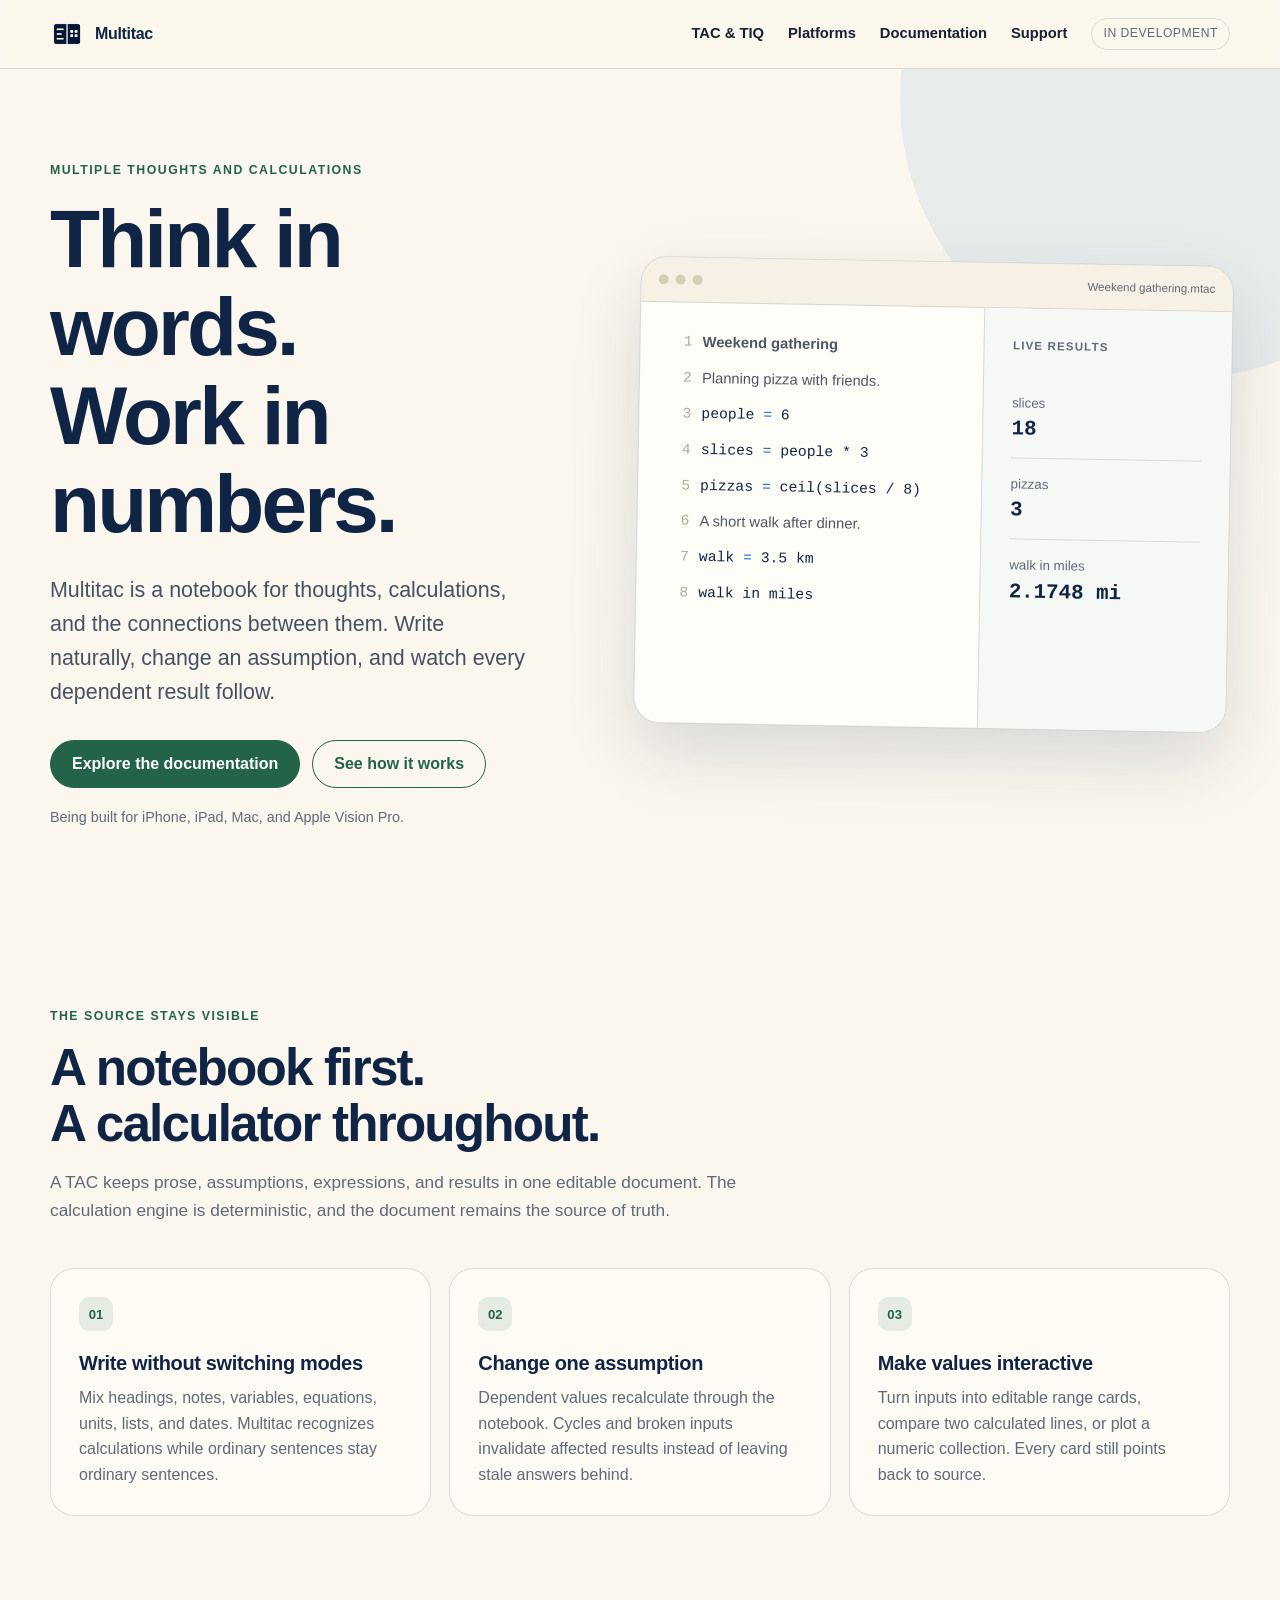
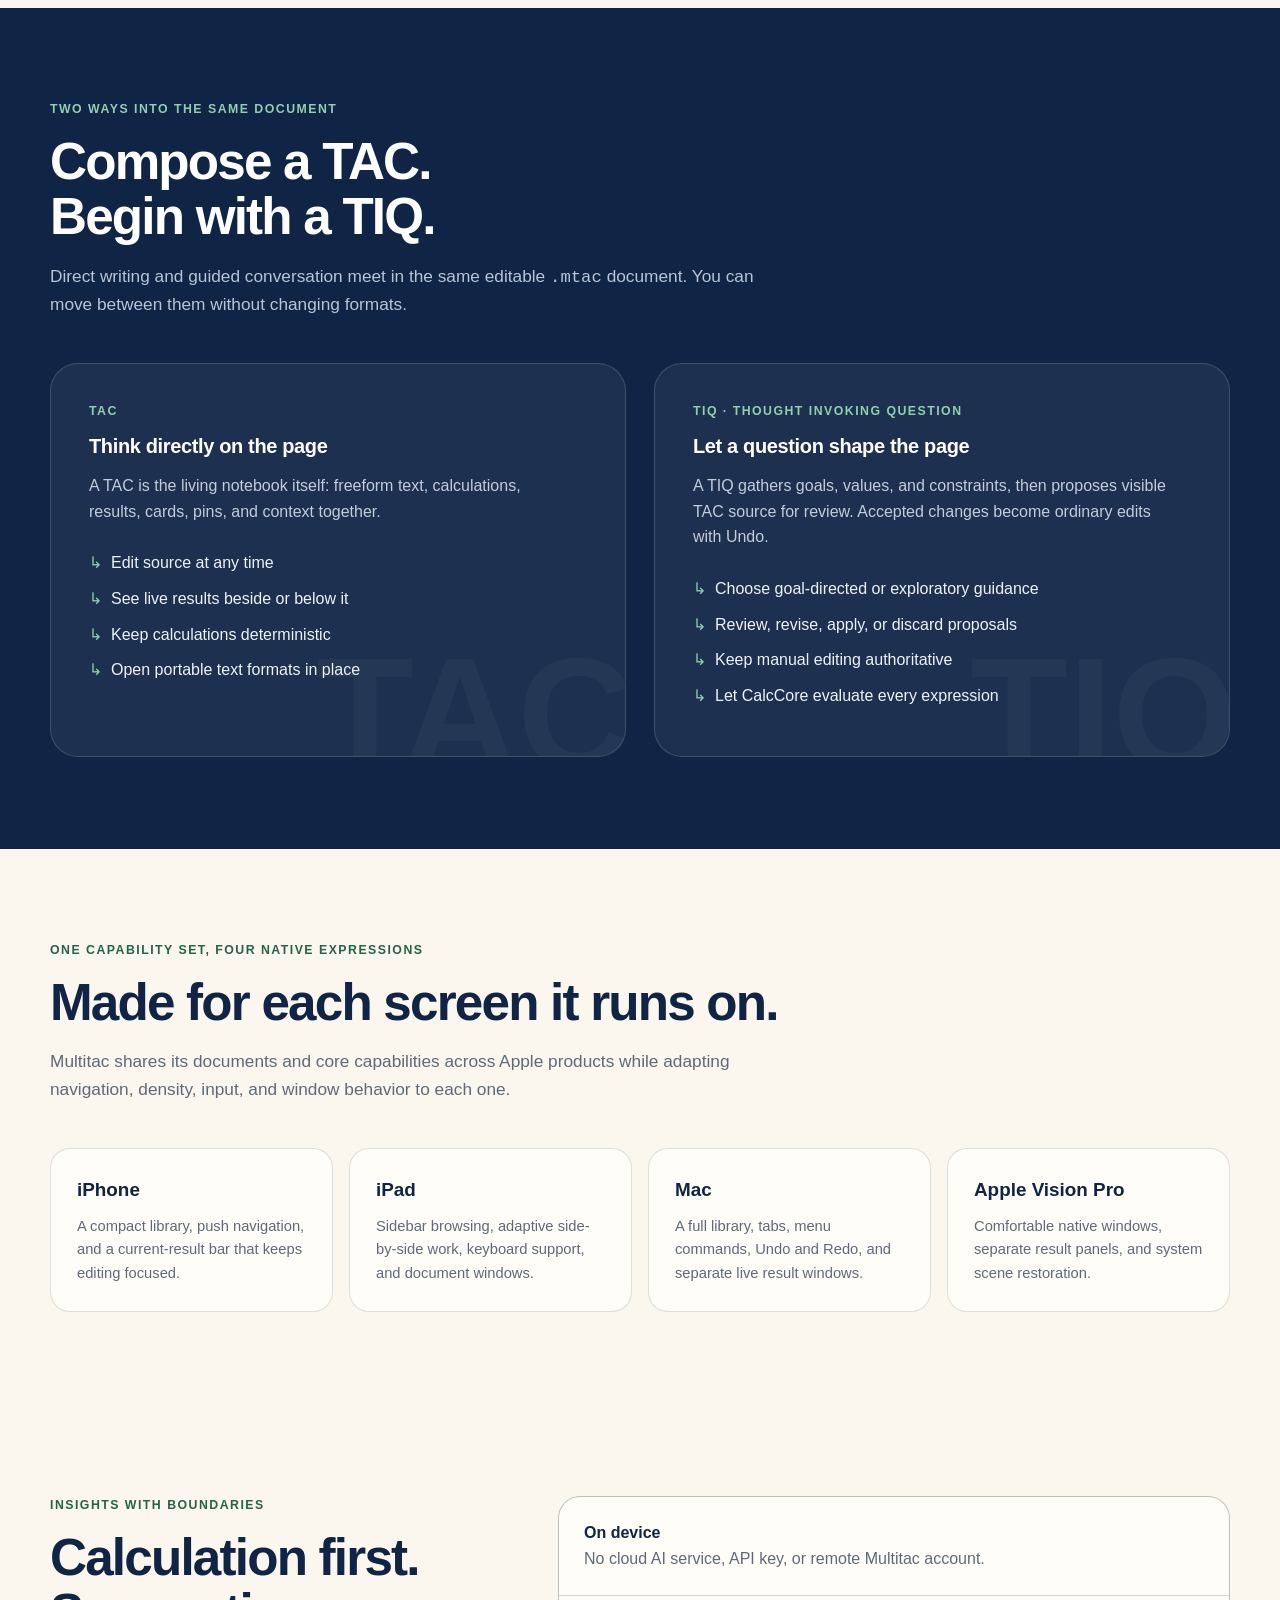
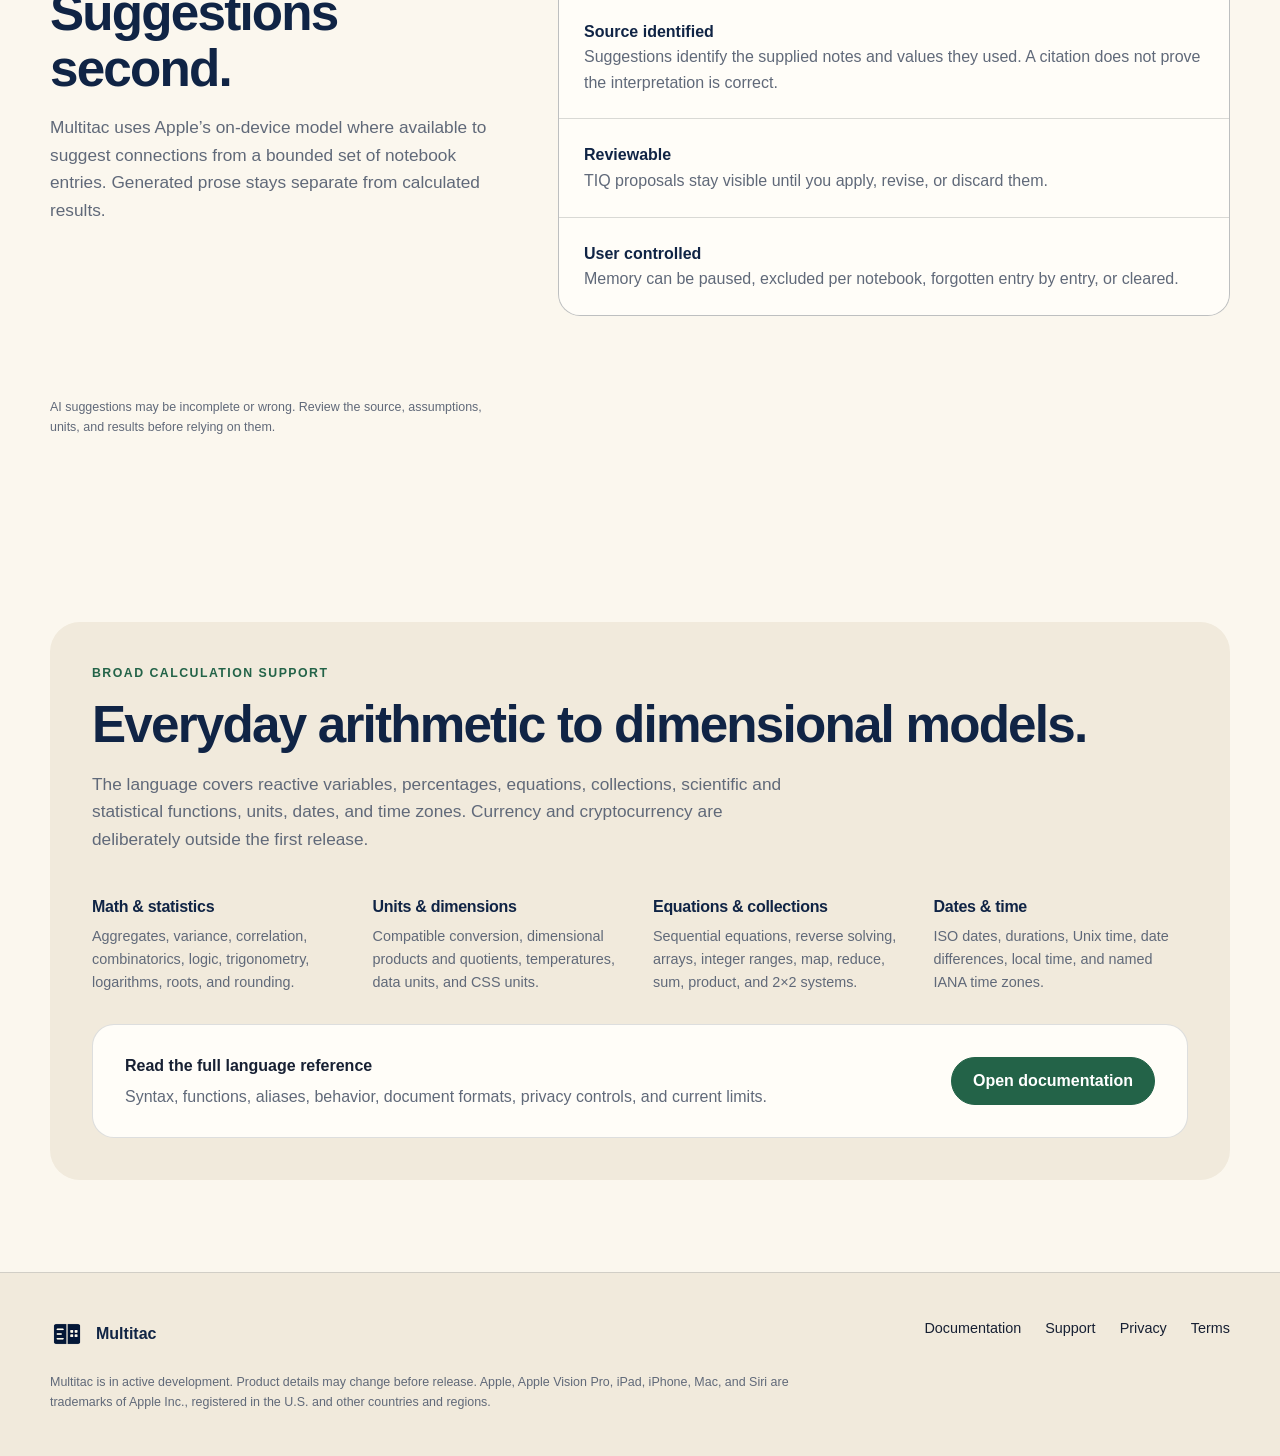
==== commit 8053fa4f: "Add website analytics and update public policies" ====
--- a/index.html
+++ b/index.html
@@ -6,6 +6,15 @@
   <meta name="theme-color" content="#fbf7ee"><link rel="canonical" href="https://multitac.app/">
   <link rel="icon" href="/assets/favicon.png" type="image/png"><link rel="apple-touch-icon" href="/assets/multitac-mark.png"><link rel="stylesheet" href="/css/styles.css">
   <meta property="og:type" content="website"><meta property="og:title" content="Multitac — A notebook for thoughts and calculations"><meta property="og:description" content="Write the thought. Work the numbers. Keep the connection visible."><meta property="og:url" content="https://multitac.app/"><meta property="og:image" content="https://multitac.app/assets/multitac-mark.png">
+  <!-- Google tag (gtag.js) -->
+  <script async src="https://www.googletagmanager.com/gtag/js?id=G-SN0K8HZB7N"></script>
+  <script>
+    window.dataLayer = window.dataLayer || [];
+    function gtag(){dataLayer.push(arguments);}
+    gtag('js', new Date());
+
+    gtag('config', 'G-SN0K8HZB7N');
+  </script>
 </head><body>
   <a class="skip-link" href="#main">Skip to content</a>
   <header class="site-header"><div class="wrap header-inner"><a class="brand" href="/" aria-label="Multitac home"><img src="/assets/favicon.png" alt=""><span>Multitac</span></a><nav class="site-nav" aria-label="Primary"><a href="#ways-to-work">TAC &amp; TIQ</a><a href="#platforms">Platforms</a><a href="/docs/">Documentation</a><a href="/support/">Support</a><span class="status-pill">In development</span></nav></div></header>
@@ -29,8 +38,8 @@
       <article class="platform"><span class="platform-name">iPhone</span><p>A compact library, push navigation, and a current-result bar that keeps editing focused.</p></article><article class="platform"><span class="platform-name">iPad</span><p>Sidebar browsing, adaptive side-by-side work, keyboard support, and document windows.</p></article><article class="platform"><span class="platform-name">Mac</span><p>A full library, tabs, menu commands, Undo and Redo, and separate live result windows.</p></article><article class="platform"><span class="platform-name">Apple Vision Pro</span><p>Comfortable native windows, separate result panels, and system scene restoration.</p></article>
     </div></div></section>
     <section class="section" aria-labelledby="trust-heading"><div class="wrap trust-grid"><div><p class="eyebrow">Insights with boundaries</p><h2 id="trust-heading">Calculation first. Suggestions second.</h2><p class="section-intro">Multitac uses Apple’s on-device model where available to suggest connections from a bounded set of notebook entries. Generated prose stays separate from calculated results.</p></div><div class="trust-list">
-      <div class="trust-item"><strong>On device</strong><span>No cloud AI service, API key, or remote Multitac account.</span></div><div class="trust-item"><strong>Source backed</strong><span>Suggestions cite the notes and displayed values supplied to the model.</span></div><div class="trust-item"><strong>Reviewable</strong><span>TIQ proposals stay visible until you apply, revise, or discard them.</span></div><div class="trust-item"><strong>User controlled</strong><span>Memory can be paused, excluded per notebook, forgotten entry by entry, or cleared.</span></div>
-    </div></div></section>
+      <div class="trust-item"><strong>On device</strong><span>No cloud AI service, API key, or remote Multitac account.</span></div><div class="trust-item"><strong>Source identified</strong><span>Suggestions identify the supplied notes and values they used. A citation does not prove the interpretation is correct.</span></div><div class="trust-item"><strong>Reviewable</strong><span>TIQ proposals stay visible until you apply, revise, or discard them.</span></div><div class="trust-item"><strong>User controlled</strong><span>Memory can be paused, excluded per notebook, forgotten entry by entry, or cleared.</span></div>
+    </div><p class="fine-print">AI suggestions may be incomplete or wrong. Review the source, assumptions, units, and results before relying on them.</p></div></section>
     <section class="section" aria-labelledby="calc-heading"><div class="wrap calc-band"><p class="eyebrow">Broad calculation support</p><h2 id="calc-heading">Everyday arithmetic to dimensional models.</h2><p class="section-intro">The language covers reactive variables, percentages, equations, collections, scientific and statistical functions, units, dates, and time zones. Currency and cryptocurrency are deliberately outside the first release.</p><div class="calc-columns">
       <div><h3>Math &amp; statistics</h3><p>Aggregates, variance, correlation, combinatorics, logic, trigonometry, logarithms, roots, and rounding.</p></div><div><h3>Units &amp; dimensions</h3><p>Compatible conversion, dimensional products and quotients, temperatures, data units, and CSS units.</p></div><div><h3>Equations &amp; collections</h3><p>Sequential equations, reverse solving, arrays, integer ranges, map, reduce, sum, product, and 2×2 systems.</p></div><div><h3>Dates &amp; time</h3><p>ISO dates, durations, Unix time, date differences, local time, and named IANA time zones.</p></div>
     </div><div class="docs-cta"><div><strong>Read the full language reference</strong><p>Syntax, functions, aliases, behavior, document formats, privacy controls, and current limits.</p></div><a class="button" href="/docs/">Open documentation</a></div></div></section>
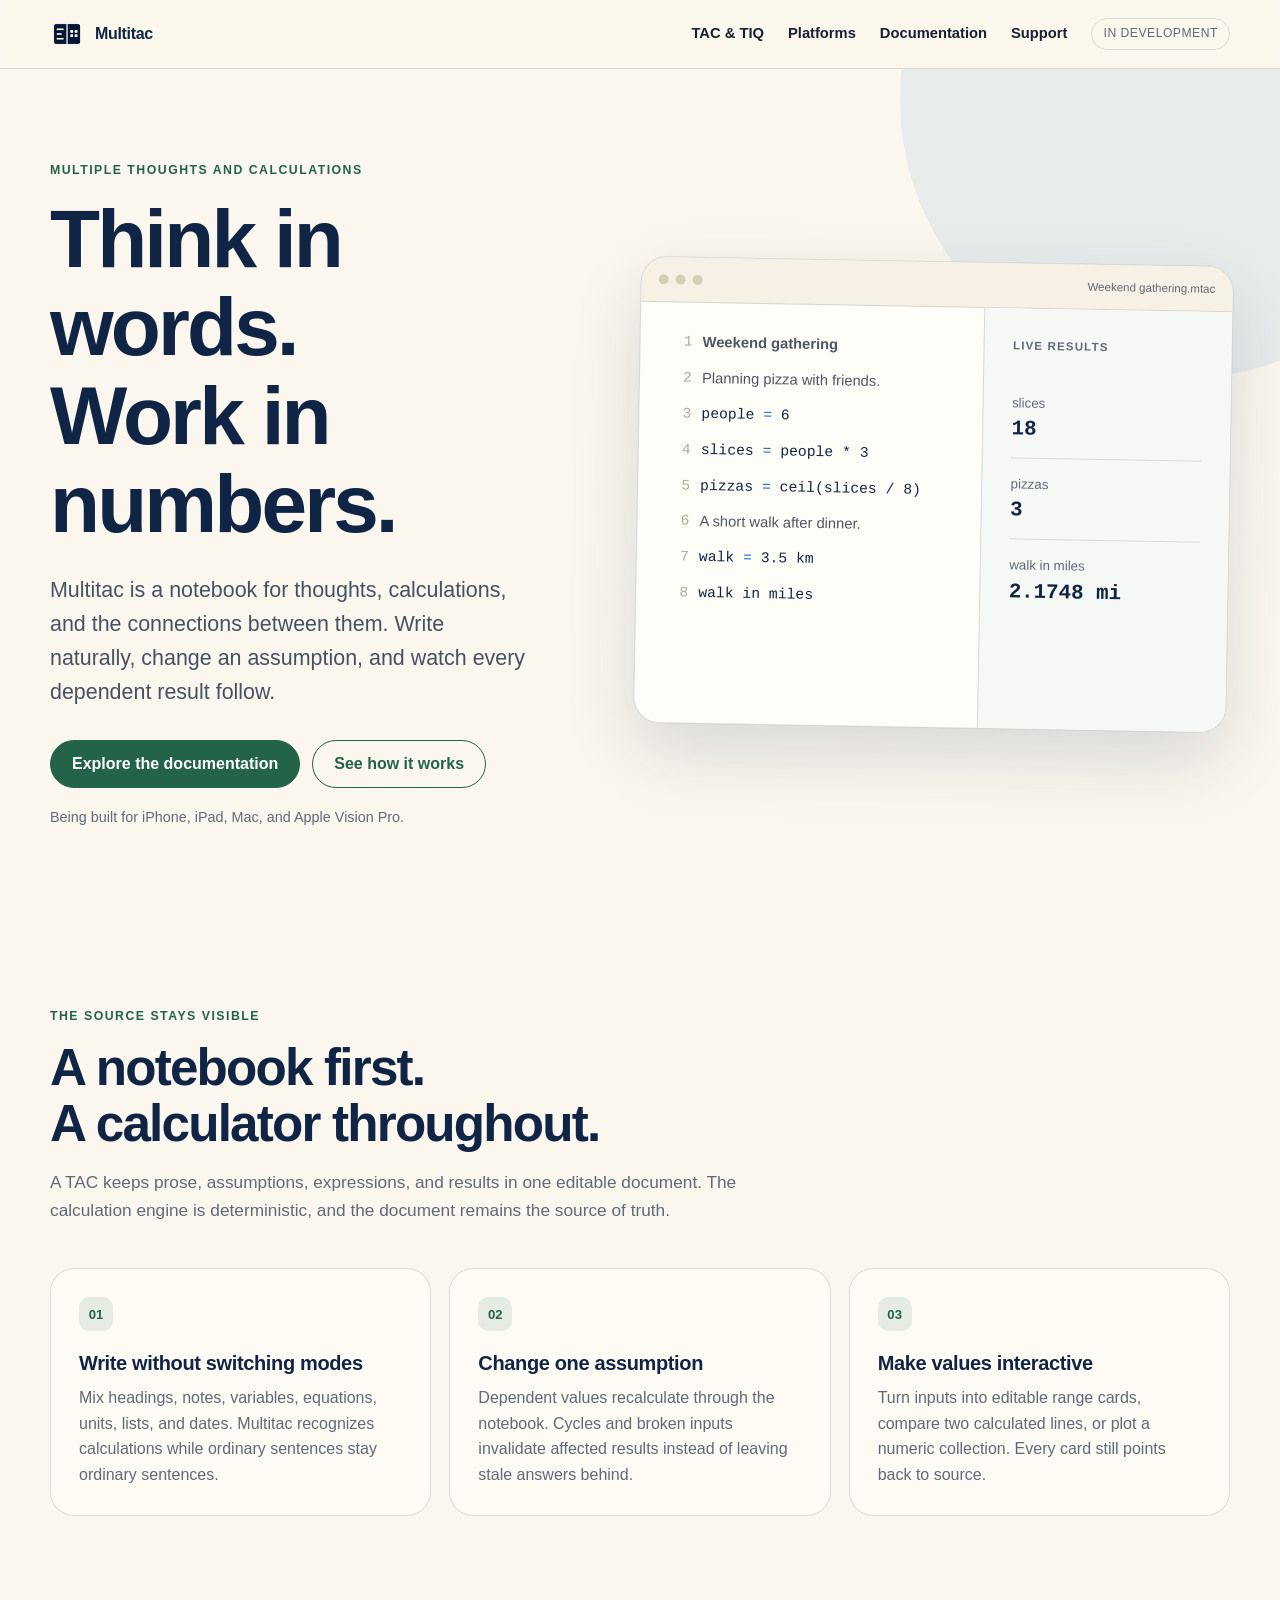
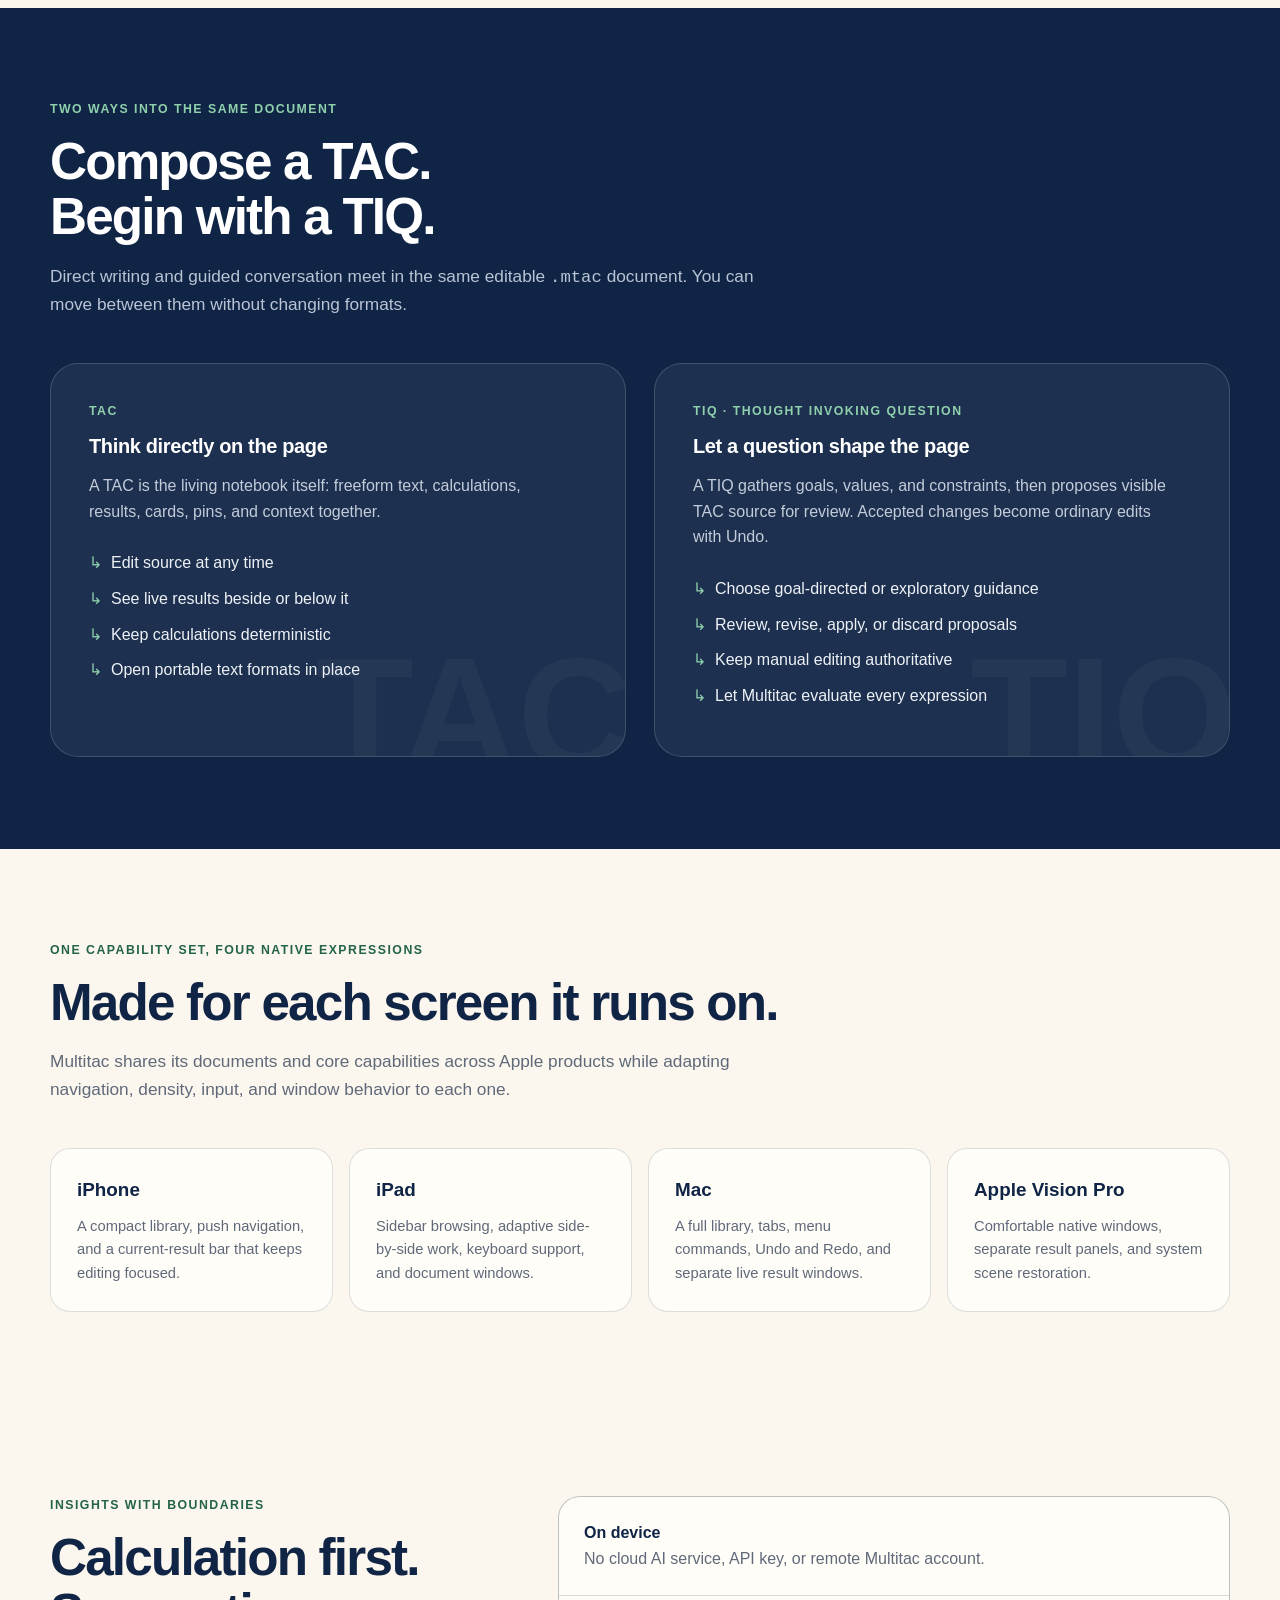
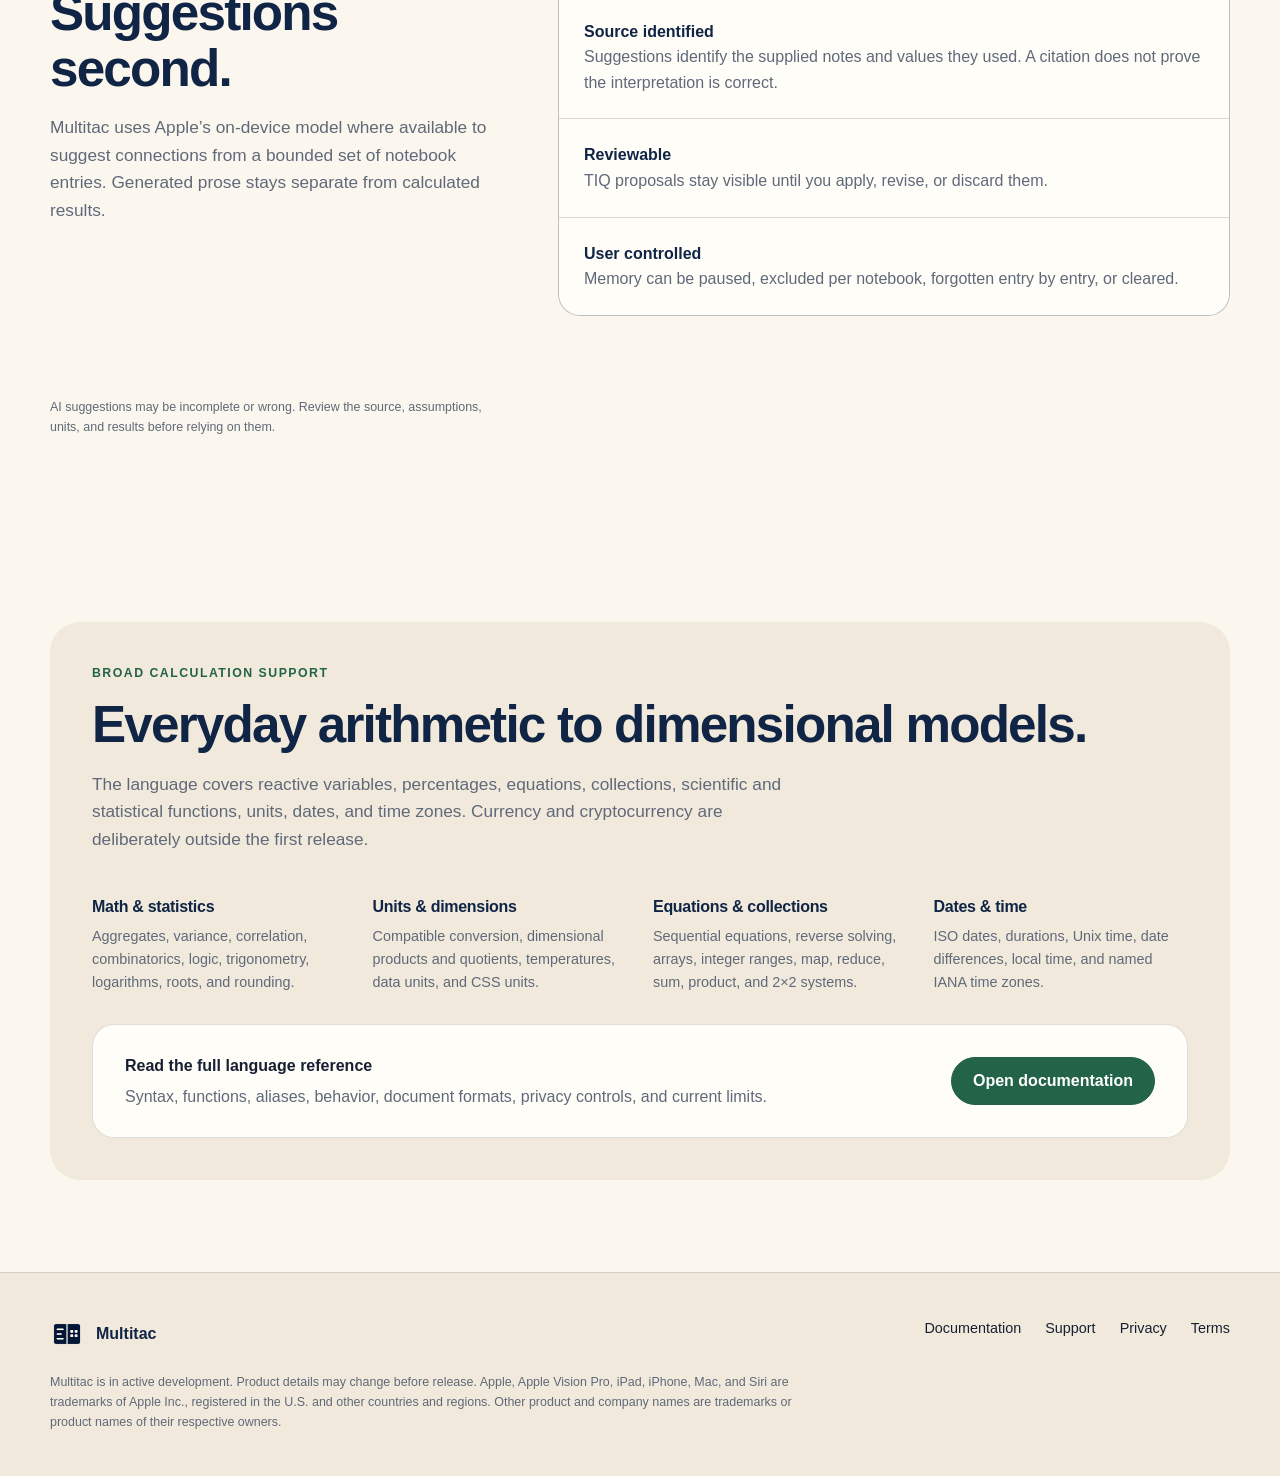
==== commit 7cf9f987: "Refine documentation and website presentation" ====
--- a/index.html
+++ b/index.html
@@ -32,7 +32,7 @@
     </div></div></section>
     <section class="section alt" id="ways-to-work" aria-labelledby="ways-heading"><div class="wrap"><p class="eyebrow">Two ways into the same document</p><h2 id="ways-heading">Compose a TAC.<br>Begin with a TIQ.</h2><p class="section-intro">Direct writing and guided conversation meet in the same editable <code>.mtac</code> document. You can move between them without changing formats.</p><div class="split">
       <article class="mode-card" data-label="TAC"><p class="eyebrow">TAC</p><h3>Think directly on the page</h3><p>A TAC is the living notebook itself: freeform text, calculations, results, cards, pins, and context together.</p><ul><li>Edit source at any time</li><li>See live results beside or below it</li><li>Keep calculations deterministic</li><li>Open portable text formats in place</li></ul></article>
-      <article class="mode-card" data-label="TIQ"><p class="eyebrow">TIQ · Thought Invoking Question</p><h3>Let a question shape the page</h3><p>A TIQ gathers goals, values, and constraints, then proposes visible TAC source for review. Accepted changes become ordinary edits with Undo.</p><ul><li>Choose goal-directed or exploratory guidance</li><li>Review, revise, apply, or discard proposals</li><li>Keep manual editing authoritative</li><li>Let CalcCore evaluate every expression</li></ul></article>
+      <article class="mode-card" data-label="TIQ"><p class="eyebrow">TIQ · Thought Invoking Question</p><h3>Let a question shape the page</h3><p>A TIQ gathers goals, values, and constraints, then proposes visible TAC source for review. Accepted changes become ordinary edits with Undo.</p><ul><li>Choose goal-directed or exploratory guidance</li><li>Review, revise, apply, or discard proposals</li><li>Keep manual editing authoritative</li><li>Let Multitac evaluate every expression</li></ul></article>
     </div></div></section>
     <section class="section" id="platforms" aria-labelledby="platform-heading"><div class="wrap"><p class="eyebrow">One capability set, four native expressions</p><h2 id="platform-heading">Made for each screen it runs on.</h2><p class="section-intro">Multitac shares its documents and core capabilities across Apple products while adapting navigation, density, input, and window behavior to each one.</p><div class="platform-grid">
       <article class="platform"><span class="platform-name">iPhone</span><p>A compact library, push navigation, and a current-result bar that keeps editing focused.</p></article><article class="platform"><span class="platform-name">iPad</span><p>Sidebar browsing, adaptive side-by-side work, keyboard support, and document windows.</p></article><article class="platform"><span class="platform-name">Mac</span><p>A full library, tabs, menu commands, Undo and Redo, and separate live result windows.</p></article><article class="platform"><span class="platform-name">Apple Vision Pro</span><p>Comfortable native windows, separate result panels, and system scene restoration.</p></article>
@@ -44,5 +44,5 @@
       <div><h3>Math &amp; statistics</h3><p>Aggregates, variance, correlation, combinatorics, logic, trigonometry, logarithms, roots, and rounding.</p></div><div><h3>Units &amp; dimensions</h3><p>Compatible conversion, dimensional products and quotients, temperatures, data units, and CSS units.</p></div><div><h3>Equations &amp; collections</h3><p>Sequential equations, reverse solving, arrays, integer ranges, map, reduce, sum, product, and 2×2 systems.</p></div><div><h3>Dates &amp; time</h3><p>ISO dates, durations, Unix time, date differences, local time, and named IANA time zones.</p></div>
     </div><div class="docs-cta"><div><strong>Read the full language reference</strong><p>Syntax, functions, aliases, behavior, document formats, privacy controls, and current limits.</p></div><a class="button" href="/docs/">Open documentation</a></div></div></section>
   </main>
-  <footer class="site-footer"><div class="wrap"><div class="footer-grid"><div class="footer-brand"><img src="/assets/favicon.png" alt=""><span>Multitac</span></div><nav class="footer-links" aria-label="Footer"><a href="/docs/">Documentation</a><a href="/support/">Support</a><a href="/privacy/">Privacy</a><a href="/terms/">Terms</a></nav></div><p class="fine-print">Multitac is in active development. Product details may change before release. Apple, Apple Vision Pro, iPad, iPhone, Mac, and Siri are trademarks of Apple Inc., registered in the U.S. and other countries and regions.</p></div></footer>
+  <footer class="site-footer"><div class="wrap"><div class="footer-grid"><div class="footer-brand"><img src="/assets/favicon.png" alt=""><span>Multitac</span></div><nav class="footer-links" aria-label="Footer"><a href="/docs/">Documentation</a><a href="/support/">Support</a><a href="/privacy/">Privacy</a><a href="/terms/">Terms</a></nav></div><p class="fine-print">Multitac is in active development. Product details may change before release. Apple, Apple Vision Pro, iPad, iPhone, Mac, and Siri are trademarks of Apple Inc., registered in the U.S. and other countries and regions. Other product and company names are trademarks or product names of their respective owners.</p></div></footer>
 </body></html>
--- a/css/styles.css
+++ b/css/styles.css
@@ -1,4 +1,5 @@
 :root {
+  color-scheme: light dark;
   --ink: #102445; --ink-2: #17345f; --paper: #fbf7ee; --paper-2: #f1eadc;
   --white: #fffdf8; --green: #236348; --green-2: #164633; --blue: #1767ce;
   --text: #172033; --muted: #606979; --line: rgba(16,36,69,.14);
@@ -89,7 +90,29 @@
 .page-hero { padding: 72px 0 42px; border-bottom: 1px solid var(--line); }
 .page-hero h1 { max-width: 900px; font-size: clamp(2.7rem,5vw,5rem); }
 .page-hero .lede { margin-bottom: 0; }
+.docs-tools { display: grid; grid-template-columns: minmax(240px,1fr) minmax(210px,auto); gap: 12px; max-width: 760px; margin-top: 30px; }
+.docs-search,.docs-jump { display: flex; align-items: center; min-height: 48px; border: 1px solid rgba(255,255,255,.6); border-radius: 18px; background: rgba(255,255,255,.72); box-shadow: 0 9px 28px rgba(17,36,65,.08); backdrop-filter: blur(20px) saturate(1.35); -webkit-backdrop-filter: blur(20px) saturate(1.35); }
+.docs-search:focus-within,.docs-jump:focus-within { outline: 3px solid rgba(35,99,72,.2); border-color: var(--green); }
+.docs-search input,.docs-jump select { width: 100%; min-width: 0; padding: 12px 14px; border: 0; outline: 0; background: transparent; color: var(--ink); font: inherit; }
+.docs-search kbd { margin-right: 12px; padding: 3px 7px; border: 1px solid var(--line); border-radius: 7px; color: var(--muted); background: rgba(255,255,255,.6); font: .75rem ui-monospace,"SFMono-Regular",Menlo,monospace; }
+.docs-jump span { padding-left: 14px; color: var(--muted); font-size: .78rem; font-weight: 750; text-transform: uppercase; letter-spacing: .05em; }
+.docs-search-status { min-height: 1.3em; margin: 10px 0 0; color: var(--muted); font-size: .86rem; }
+.visually-hidden { position: absolute!important; width: 1px!important; height: 1px!important; overflow: hidden!important; clip: rect(0,0,0,0)!important; white-space: nowrap!important; }
+.app-example-link { display: none; margin-top: 9px; font-weight: 750; }
+html[data-embedded="true"] .app-example-link { display: inline-block; }
+html[data-embedded="true"] .site-header,
+html[data-embedded="true"] .site-footer,
+html[data-embedded="true"] .page-hero .docs-tools,
+html[data-embedded="true"] .docs-search-status,
+html[data-embedded="true"] .docs-nav { display: none; }
+html[data-embedded="true"] body { overflow-x: hidden; }
+html[data-embedded="true"] .page-hero { padding: 28px 0 24px; }
+html[data-embedded="true"] .docs-layout { display: block; width: 100%; max-width: none; padding: 28px 0 64px; }
+html[data-embedded="true"] .docs-layout > .prose { width: 100%; min-width: 0; max-width: none; }
+html[data-embedded="true"] .prose { overflow-wrap: anywhere; }
+html[data-embedded="true"] .table-wrap { max-width: 100%; overflow-x: auto; -webkit-overflow-scrolling: touch; }
 .docs-layout { display: grid; grid-template-columns: 235px minmax(0,760px); justify-content: space-between; gap: 70px; padding: 62px 0 100px; }
+.docs-layout.is-searching .docs-nav { opacity: .45; pointer-events: none; }
 .docs-nav { position: sticky; top: 94px; align-self: start; }
 .docs-nav strong { display: block; margin-bottom: 10px; color: var(--ink); font-size: .82rem; letter-spacing: .06em; text-transform: uppercase; }
 .docs-nav a { display: block; padding: 7px 0; color: var(--muted); font-size: .9rem; text-decoration: none; }
@@ -109,6 +132,11 @@
 tr:last-child td { border-bottom: 0; }
 .callout { padding: 20px 22px; border-left: 4px solid var(--green); border-radius: 4px 14px 14px 4px; background: rgba(35,99,72,.07); }
 .callout p { margin: 0; }
+.reference-table td:first-child { width: 30%; white-space: nowrap; }
+.feature-index { display: grid; grid-template-columns: 1fr 1fr; gap: 14px; }
+.feature-index article { padding: 18px 20px; border: 1px solid var(--line); border-radius: 15px; background: var(--white); }
+.feature-index h3 { margin: 0 0 8px; font-size: 1rem; }
+.feature-index p { margin: 0; font-size: .9rem; }
 .legal { max-width: 760px; padding: 62px 0 100px; }
 .legal h2 { margin-top: 48px; font-size: 1.65rem; }
 .legal h3 { margin-top: 30px; }
@@ -141,7 +169,48 @@
   .section { padding: 66px 0; }
   .calc-band { padding: 26px; }
   .docs-cta,.footer-grid { display: block; }
+  .docs-tools,.feature-index { grid-template-columns: 1fr; }
+  .docs-search kbd { display: none; }
   .docs-cta .button { margin-top: 18px; }
   .footer-links { justify-content: flex-start; margin-top: 24px; }
+  html[data-embedded="true"] .wrap { width: 100%; max-width: none; padding-left: 16px; padding-right: 16px; }
+  html[data-embedded="true"] .page-hero h1 { font-size: 2.15rem; }
+  html[data-embedded="true"] .prose h2 { font-size: 1.75rem; }
+  html[data-embedded="true"] table { width: 100%; table-layout: fixed; font-size: .82rem; }
+  html[data-embedded="true"] th,
+  html[data-embedded="true"] td { overflow-wrap: anywhere; word-break: normal; padding: 10px 8px; }
+  html[data-embedded="true"] .prose pre { white-space: pre-wrap; overflow-wrap: anywhere; word-break: break-word; padding: 16px; }
+}
+@media (prefers-color-scheme:dark) {
+  :root {
+    --ink: #f4f1e8; --ink-2: #e4eaf3; --paper: #101722; --paper-2: #182230;
+    --white: #172230; --green: #83d2aa; --green-2: #b0e4c8; --blue: #7eb4ff;
+    --text: #e6ebf2; --muted: #aeb8c6; --line: rgba(230,235,242,.16);
+    --shadow: 0 28px 70px rgba(0,0,0,.34);
+  }
+  .site-header { background: rgba(16,23,34,.9); }
+  .skip-link { background: #f4f1e8; color: #102445; }
+  .hero::before { background: rgba(126,180,255,.1); }
+  .lede { color: #bdc6d3; }
+  .button { color: #102445; }
+  .button:hover { color: #102445; }
+  .button.secondary { color: var(--green); }
+  .button.secondary:hover { background: rgba(131,210,170,.1); color: var(--green-2); }
+  .notebook-window { border-color: rgba(230,235,242,.18); }
+  .window-bar { background: rgba(24,34,48,.82); }
+  .window-dot { background: #526071; }
+  .result-pane { background: #131e2a; }
+  .line-no { color: #738093; }
+  .note-line,.prose p,.prose li { color: #c2cad6; }
+  .section.alt { background: #080d15; }
+  .feature { background: rgba(23,34,48,.72); }
+  .feature-number { background: rgba(131,210,170,.12); }
+  .platform,.trust-item,.docs-cta,.feature-index article { background: var(--white); }
+  .docs-search,.docs-jump { border-color: rgba(230,235,242,.2); background: rgba(23,34,48,.82); box-shadow: 0 9px 28px rgba(0,0,0,.22); }
+  .docs-search kbd { background: rgba(230,235,242,.08); }
+  .prose code,.code-chip { background: #263243; }
+  .prose pre { background: #080d15; color: #f4f1e8; }
+  .callout { background: rgba(131,210,170,.09); }
+  ::selection { background: rgba(126,180,255,.35); }
 }
 @media (prefers-reduced-motion:reduce) { html { scroll-behavior: auto; } *,*::before,*::after { transition-duration:.01ms!important; animation-duration:.01ms!important; } }
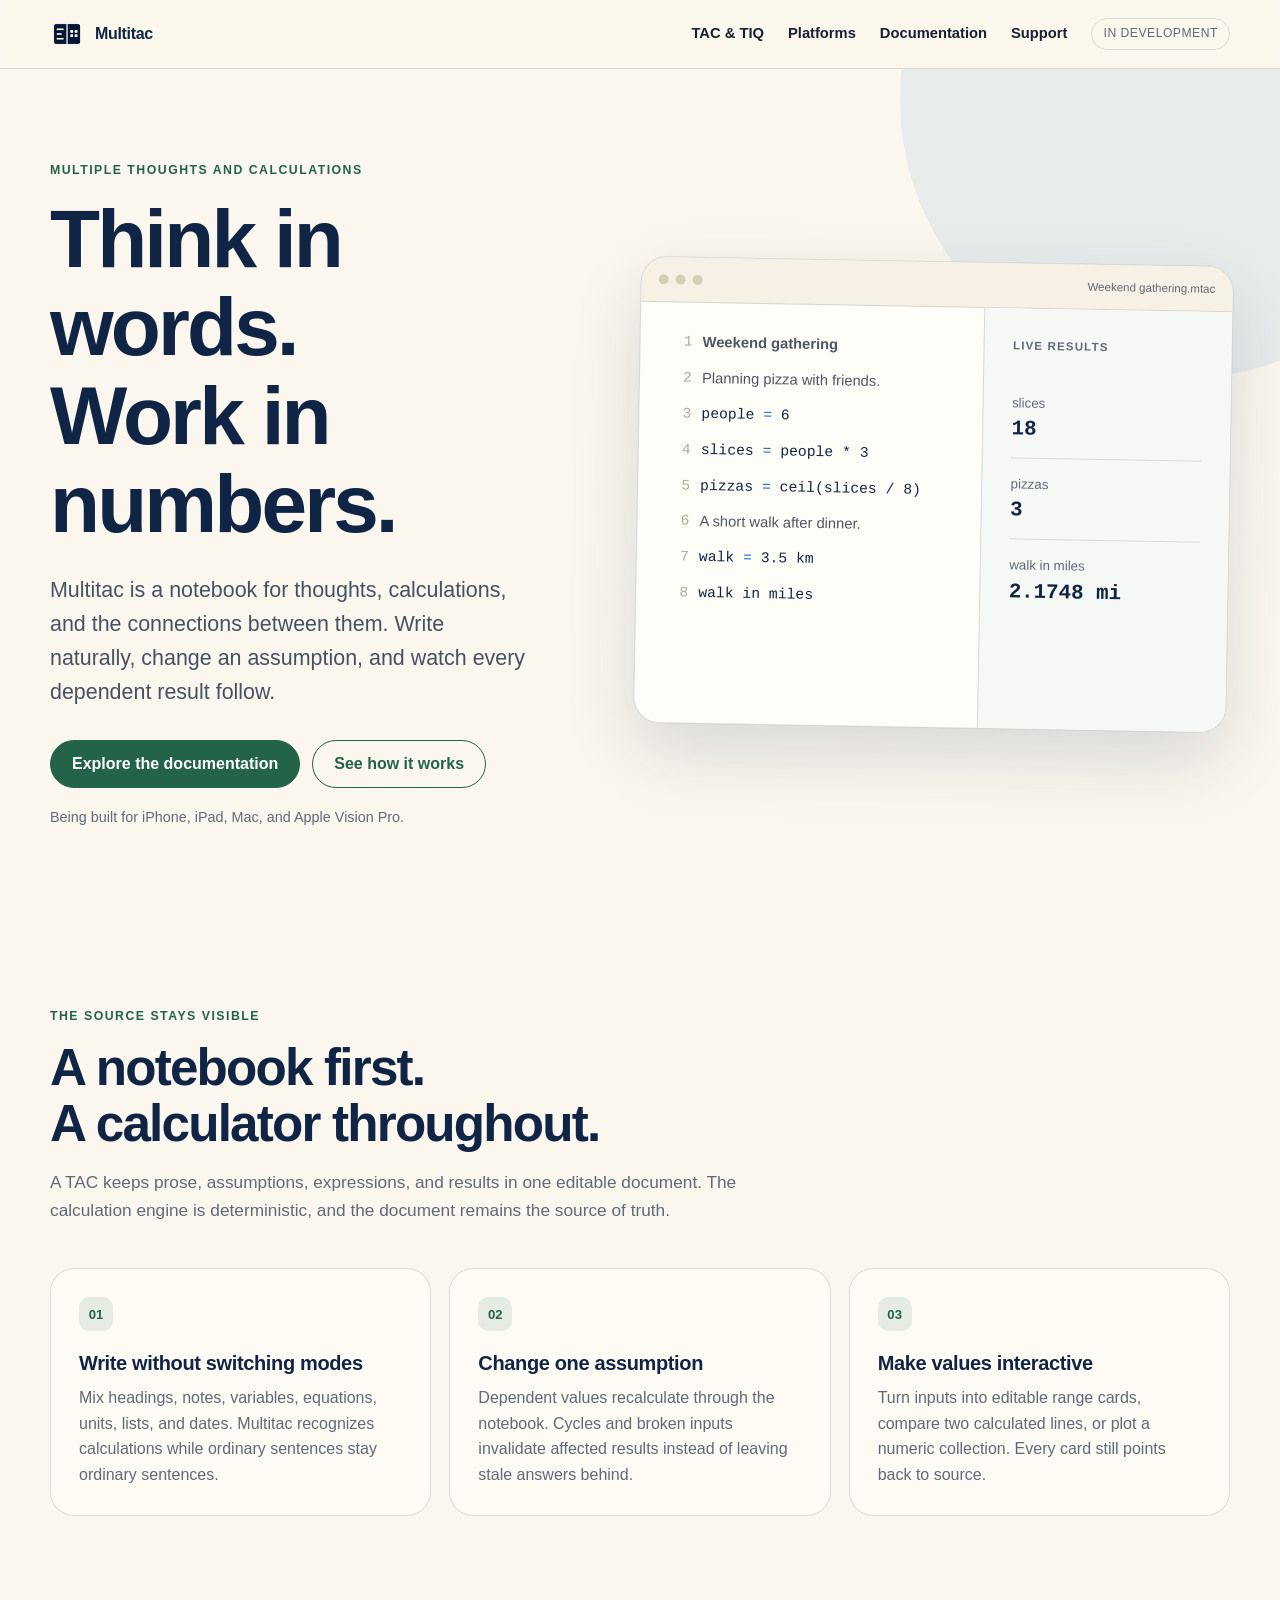
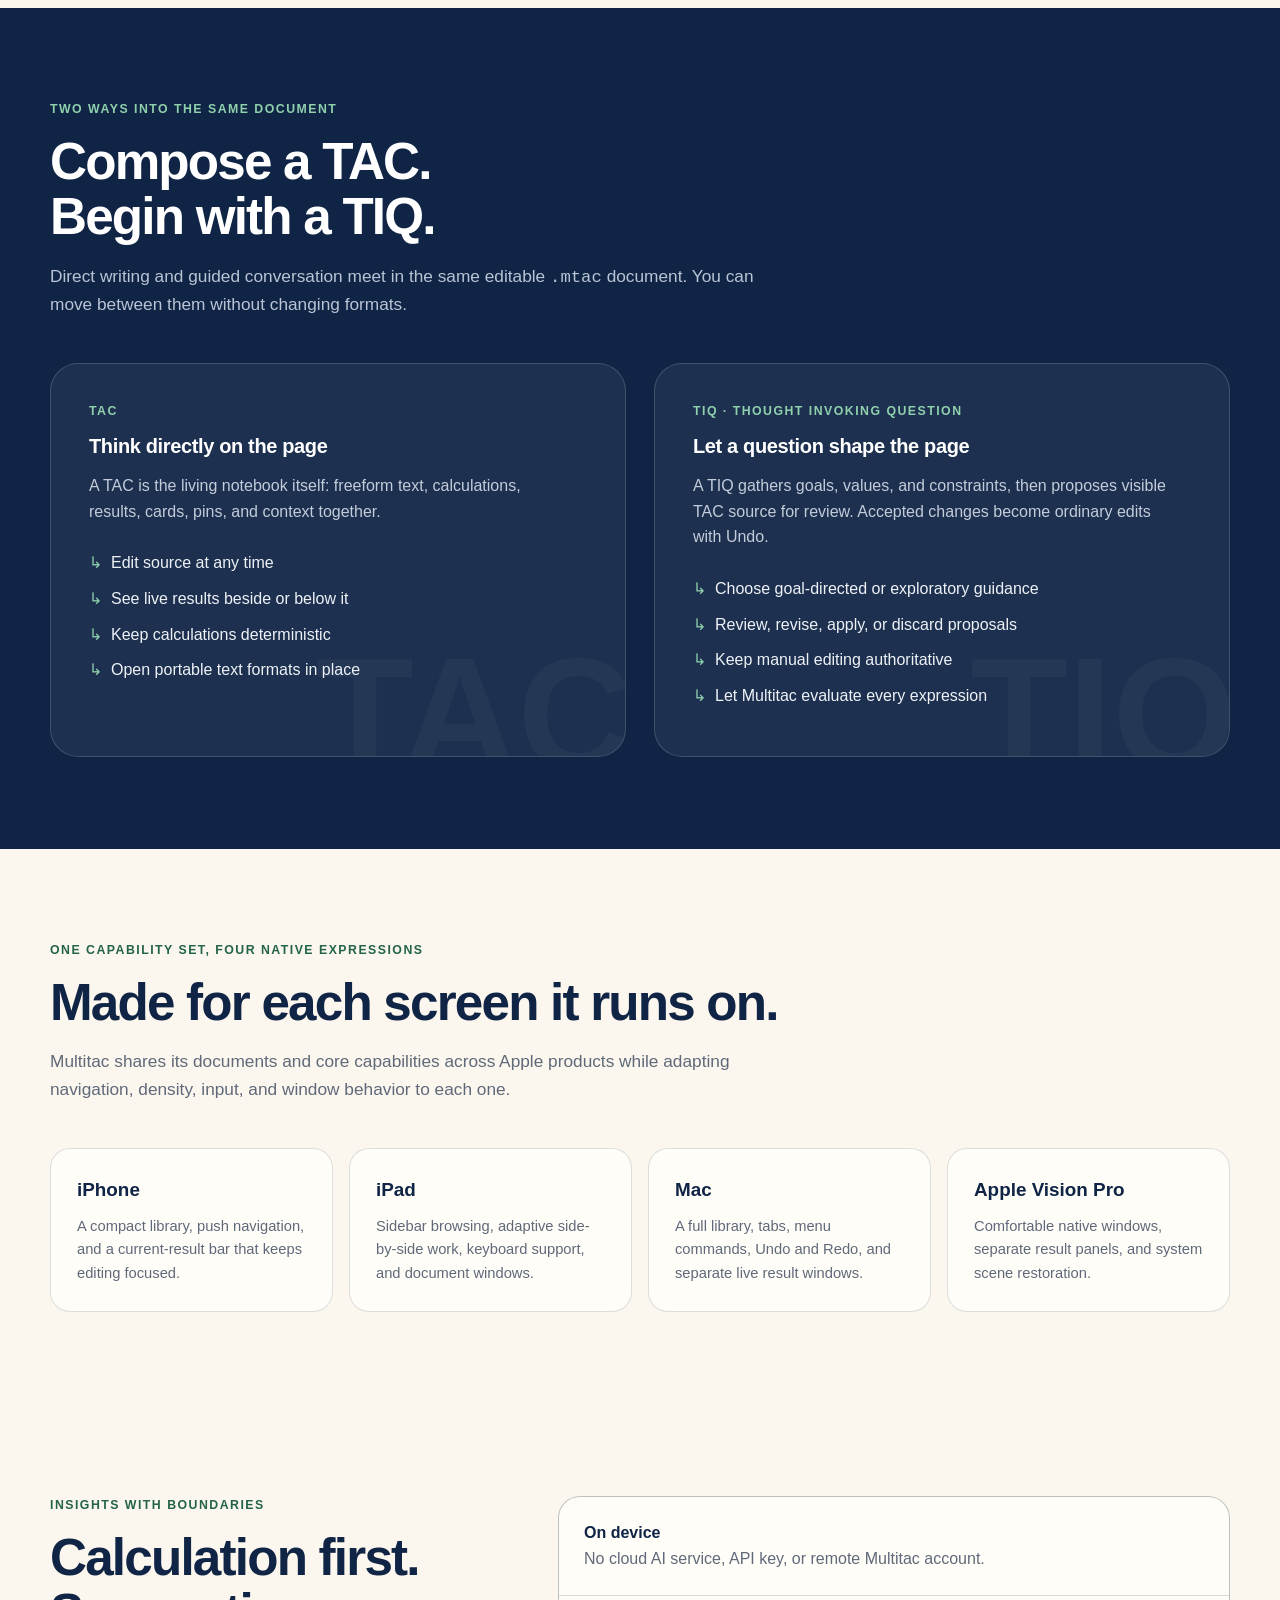
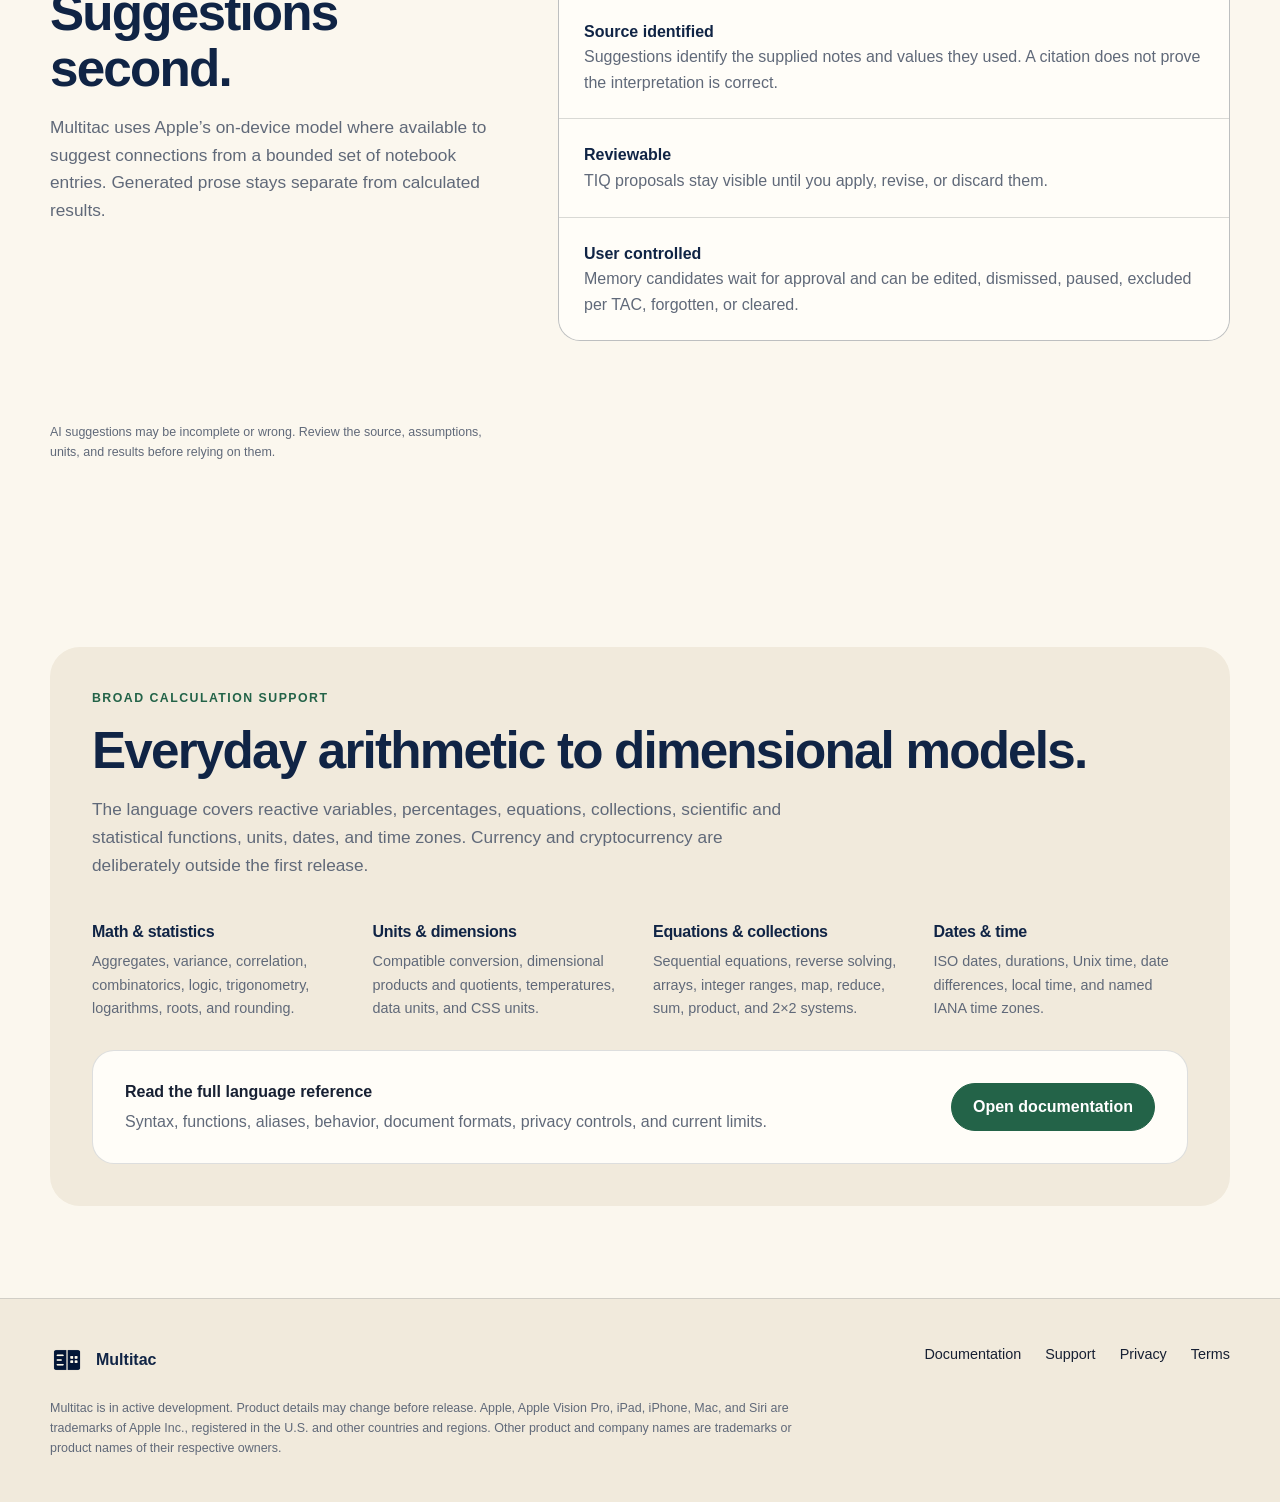
==== commit 45a8d547: "Document Memory Review workflow" ====
--- a/index.html
+++ b/index.html
@@ -38,7 +38,7 @@
       <article class="platform"><span class="platform-name">iPhone</span><p>A compact library, push navigation, and a current-result bar that keeps editing focused.</p></article><article class="platform"><span class="platform-name">iPad</span><p>Sidebar browsing, adaptive side-by-side work, keyboard support, and document windows.</p></article><article class="platform"><span class="platform-name">Mac</span><p>A full library, tabs, menu commands, Undo and Redo, and separate live result windows.</p></article><article class="platform"><span class="platform-name">Apple Vision Pro</span><p>Comfortable native windows, separate result panels, and system scene restoration.</p></article>
     </div></div></section>
     <section class="section" aria-labelledby="trust-heading"><div class="wrap trust-grid"><div><p class="eyebrow">Insights with boundaries</p><h2 id="trust-heading">Calculation first. Suggestions second.</h2><p class="section-intro">Multitac uses Apple’s on-device model where available to suggest connections from a bounded set of notebook entries. Generated prose stays separate from calculated results.</p></div><div class="trust-list">
-      <div class="trust-item"><strong>On device</strong><span>No cloud AI service, API key, or remote Multitac account.</span></div><div class="trust-item"><strong>Source identified</strong><span>Suggestions identify the supplied notes and values they used. A citation does not prove the interpretation is correct.</span></div><div class="trust-item"><strong>Reviewable</strong><span>TIQ proposals stay visible until you apply, revise, or discard them.</span></div><div class="trust-item"><strong>User controlled</strong><span>Memory can be paused, excluded per notebook, forgotten entry by entry, or cleared.</span></div>
+      <div class="trust-item"><strong>On device</strong><span>No cloud AI service, API key, or remote Multitac account.</span></div><div class="trust-item"><strong>Source identified</strong><span>Suggestions identify the supplied notes and values they used. A citation does not prove the interpretation is correct.</span></div><div class="trust-item"><strong>Reviewable</strong><span>TIQ proposals stay visible until you apply, revise, or discard them.</span></div><div class="trust-item"><strong>User controlled</strong><span>Memory candidates wait for approval and can be edited, dismissed, paused, excluded per TAC, forgotten, or cleared.</span></div>
     </div><p class="fine-print">AI suggestions may be incomplete or wrong. Review the source, assumptions, units, and results before relying on them.</p></div></section>
     <section class="section" aria-labelledby="calc-heading"><div class="wrap calc-band"><p class="eyebrow">Broad calculation support</p><h2 id="calc-heading">Everyday arithmetic to dimensional models.</h2><p class="section-intro">The language covers reactive variables, percentages, equations, collections, scientific and statistical functions, units, dates, and time zones. Currency and cryptocurrency are deliberately outside the first release.</p><div class="calc-columns">
       <div><h3>Math &amp; statistics</h3><p>Aggregates, variance, correlation, combinatorics, logic, trigonometry, logarithms, roots, and rounding.</p></div><div><h3>Units &amp; dimensions</h3><p>Compatible conversion, dimensional products and quotients, temperatures, data units, and CSS units.</p></div><div><h3>Equations &amp; collections</h3><p>Sequential equations, reverse solving, arrays, integer ranges, map, reduce, sum, product, and 2×2 systems.</p></div><div><h3>Dates &amp; time</h3><p>ISO dates, durations, Unix time, date differences, local time, and named IANA time zones.</p></div>
